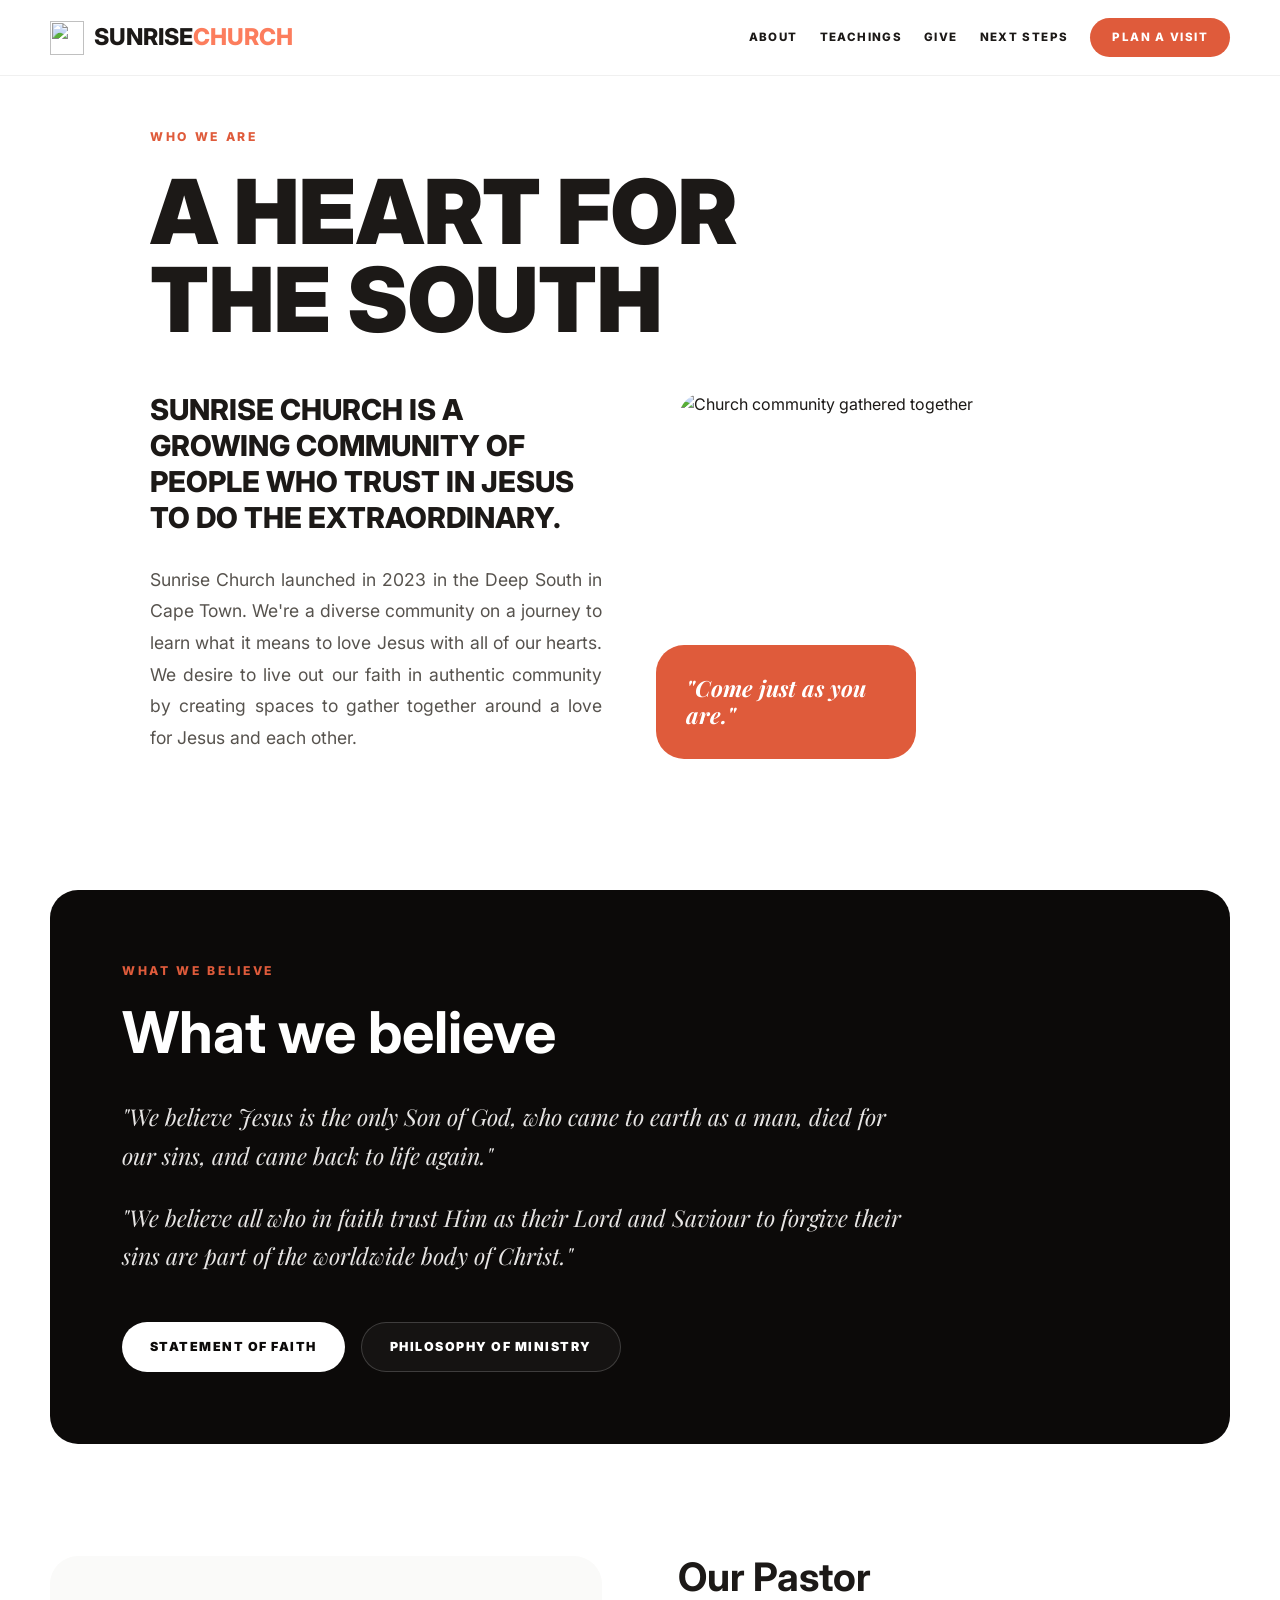
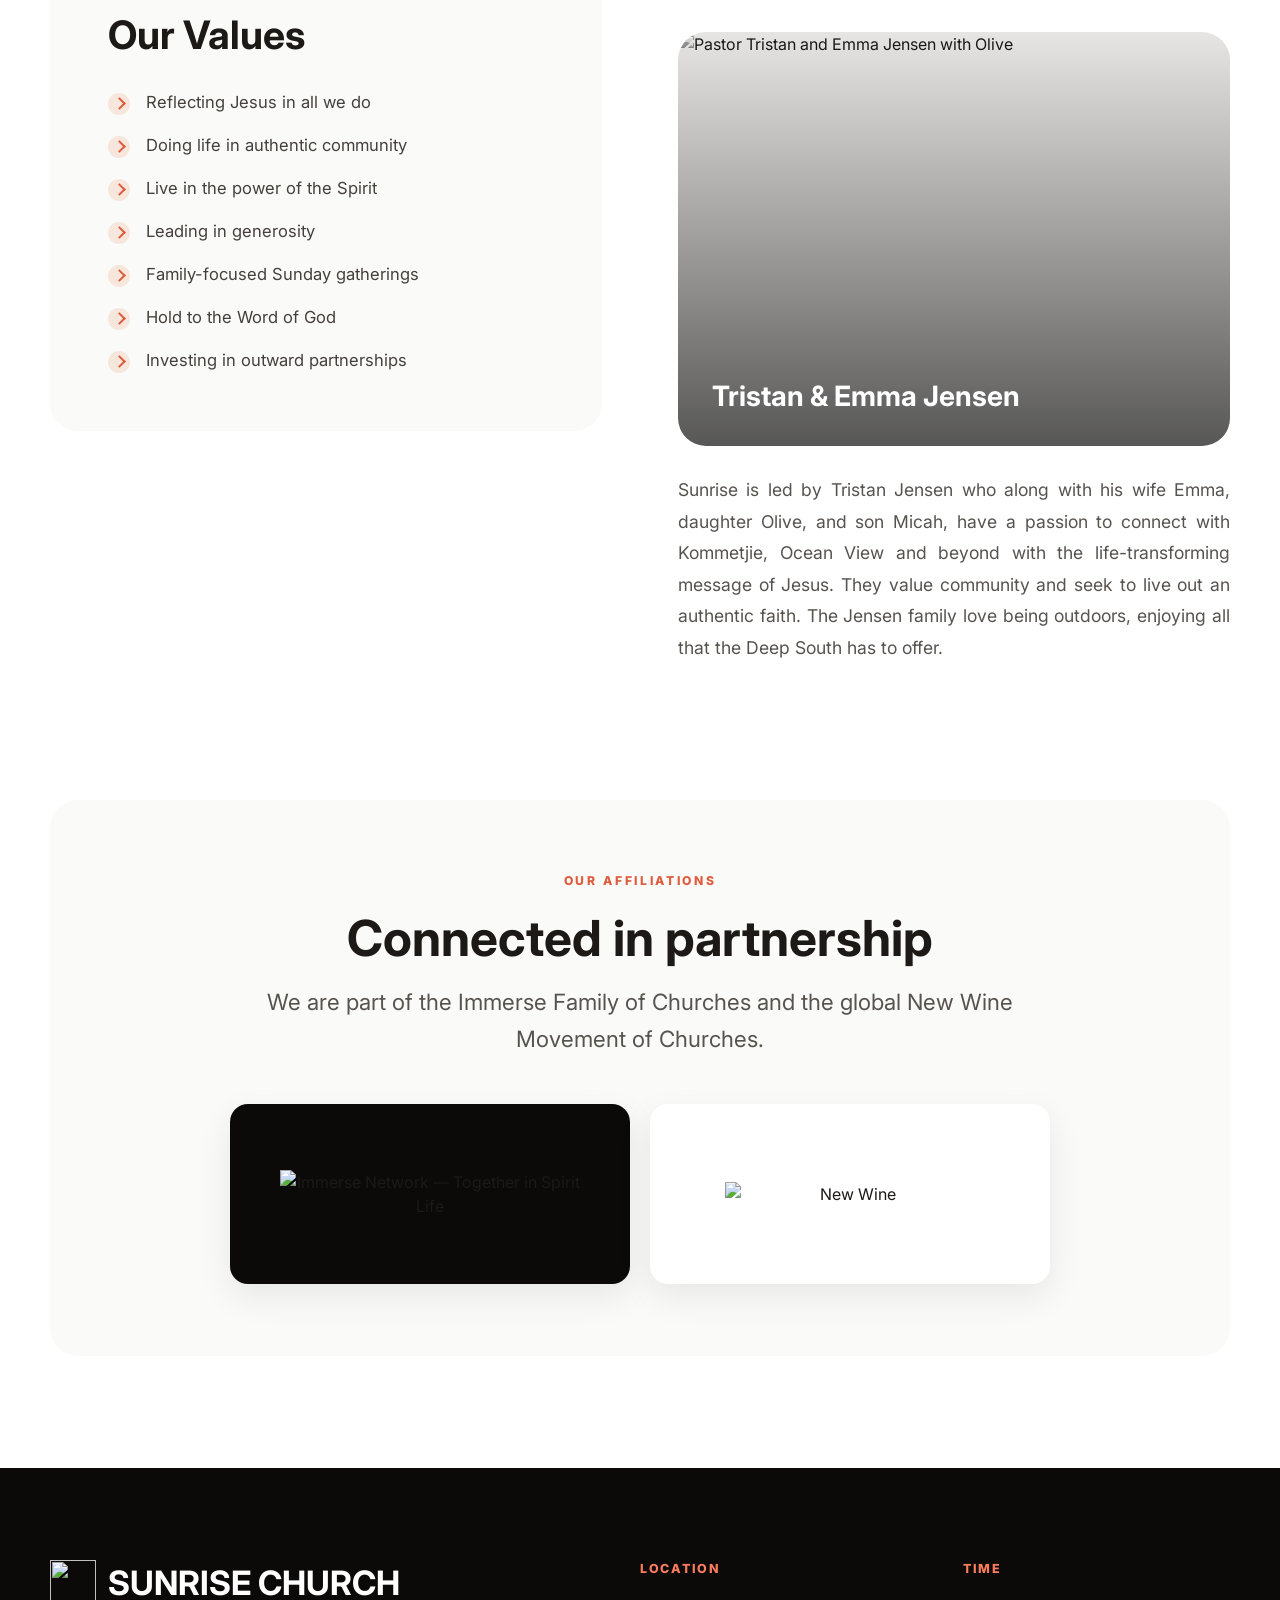
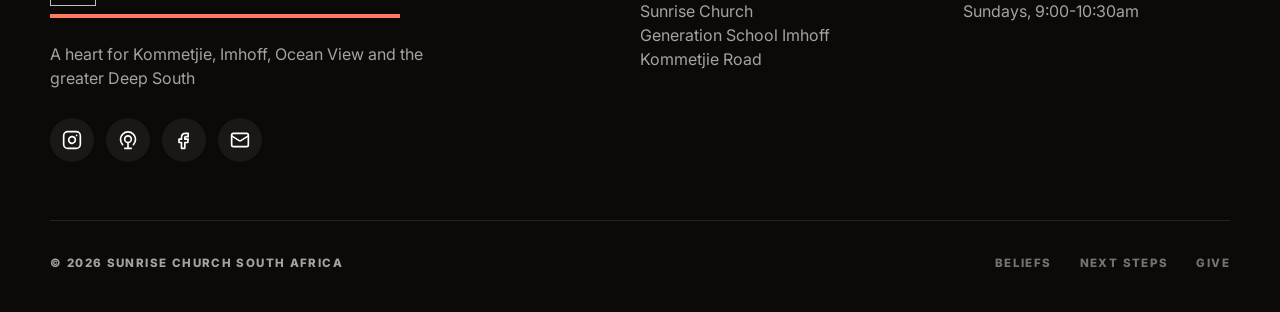
==== about/index.html @ 452d3303 "Change text to what we believe" ====
<!doctype html>
<html lang="en">
  <head>
    <meta charset="UTF-8">
    <meta name="viewport" content="width=device-width, initial-scale=1.0">
    <meta
      name="description"
      content="Learn about Sunrise Church, our beliefs, our values, and our heart for Cape Town's Deep South."
    >
    <title>About | Sunrise Church</title>
    <link rel="icon" href="../favicon.ico" sizes="any">
    <link rel="icon" href="../favicon.png" type="image/png">
    <link rel="apple-touch-icon" href="../apple-touch-icon.png">
    <link rel="stylesheet" href="../assets/css/styles.css">
    <script src="../assets/js/main.js" defer></script>
  </head>
  <body class="inner-page about-page">
    <header class="site-nav" data-site-nav>
      <div class="nav-inner">
        <a class="brand" href="../" aria-label="Sunrise Church home">
          <img class="brand-logo" src="../assets/images/logo-mark.png" width="34" height="34" alt="">
          <span class="brand-text">SUNRISE<span>CHURCH</span></span>
        </a>
        <nav class="desktop-nav" aria-label="Main navigation">
          <a href="../about/">About</a>
          <a href="../#teaching">Teachings</a>
          <a href="../give/">Give</a>
          <a href="../next-steps/">Next Steps</a>
          <a class="visit-pill" href="../visit/">Plan a Visit</a>
        </nav>
        <button class="menu-toggle" type="button" data-menu-toggle aria-controls="mobile-menu" aria-expanded="false" aria-label="Open menu">
          <svg viewBox="0 0 24 24" aria-hidden="true">
            <path d="M4 6h16"></path>
            <path d="M4 12h16"></path>
            <path d="M4 18h16"></path>
          </svg>
        </button>
      </div>
      <div class="mobile-menu" id="mobile-menu" data-mobile-menu hidden>
        <div class="mobile-menu-header">
          <a class="brand mobile-brand" href="../" aria-label="Sunrise Church home">
            <img class="brand-logo" src="../assets/images/logo-mark.png" width="34" height="34" alt="">
            <span class="brand-text">SUNRISE<span>CHURCH</span></span>
          </a>
          <button class="menu-close" type="button" data-menu-close aria-label="Close menu">
            <svg viewBox="0 0 24 24" aria-hidden="true">
              <path d="M18 6 6 18"></path>
              <path d="m6 6 12 12"></path>
            </svg>
          </button>
        </div>
        <nav class="mobile-nav" aria-label="Mobile navigation">
          <a href="../about/">About</a>
          <a href="../visit/">Plan a Visit</a>
          <a href="../#teaching">Teachings</a>
          <a href="../give/">Give</a>
          <a href="../next-steps/">Next Steps</a>
        </nav>
      </div>
    </header>

    <main class="page-shell">
      <section class="container about-intro">
        <span class="eyebrow">Who we are</span>
        <h1 class="page-title">A HEART FOR<br>THE SOUTH</h1>

        <div class="two-column intro-grid">
          <div>
            <p class="statement">
              Sunrise church is a growing community of people who trust in
              Jesus to do the extraordinary.
            </p>
            <p class="large-copy">
              Sunrise Church launched in 2023 in the Deep South in Cape Town.
              We're a diverse community on a journey to learn what it means to
              love Jesus with all of our hearts. We desire to live out our faith
              in authentic community by creating spaces to gather together
              around a love for Jesus and each other.
            </p>
          </div>
          <div class="quote-image">
            <img
              src="../assets/images/sermon.jpg"
              alt="Church community gathered together"
            >
            <div>"Come just as you are."</div>
          </div>
        </div>

      </section>

      <section class="container">
        <section class="beliefs-panel">
          <span class="eyebrow">what we believe</span>
          <h2>What we believe</h2>
          <div class="belief-copy">
            <p>
              "We believe Jesus is the only Son of God, who came to earth as a
              man, died for our sins, and came back to life again."
            </p>
            <p>
              "We believe all who in faith trust Him as their Lord and Saviour
              to forgive their sins are part of the worldwide body of Christ."
            </p>
          </div>
          <div class="button-row">
            <a
              class="btn btn-light"
              href="Sunrise-Statement_of_Faith.pdf"
              target="_blank"
              rel="noopener noreferrer"
            >
              Statement of Faith
            </a>
            <a
              class="btn btn-outline-light"
              href="Sunrise-Philosophy_of_Ministry.pdf"
              target="_blank"
              rel="noopener noreferrer"
            >
              Philosophy of Ministry
            </a>
          </div>
        </section>

        <section class="two-column values-pastor">
          <div class="values-card">
            <h2>Our Values</h2>
            <ul class="check-list">
              <li>Reflecting Jesus in all we do</li>
              <li>Doing life in authentic community</li>
              <li>Live in the power of the Spirit</li>
              <li>Leading in generosity</li>
              <li>Family-focused Sunday gatherings</li>
              <li>Hold to the Word of God</li>
              <li>Investing in outward partnerships</li>
            </ul>
          </div>

          <div>
            <h2 class="block-title">Our Pastor</h2>
            <div class="pastor-card">
              <img
                src="../assets/images/tristan-emma-olive.jpg"
                alt="Pastor Tristan and Emma Jensen with Olive"
              >
              <div>
                <strong>Tristan &amp; Emma Jensen</strong>
              </div>
            </div>
            <p class="large-copy">
              Sunrise is led by Tristan Jensen who along with his wife Emma,
              daughter Olive, and son Micah, have a passion to connect with
              Kommetjie, Ocean View and beyond with the life-transforming
              message of Jesus. They value community and seek to live out an
              authentic faith. The Jensen family love being outdoors, enjoying
              all that the Deep South has to offer.
            </p>
          </div>
        </section>

        <section class="affiliations-panel" aria-labelledby="affiliations-title">
          <span class="eyebrow">Our affiliations</span>
          <h2 id="affiliations-title">Connected in partnership</h2>
          <p>
            We are part of the Immerse Family of Churches and the global New
            Wine Movement of Churches.
          </p>
          <div class="affiliation-logos">
            <a
              class="affiliation-logo affiliation-logo-immerse"
              href="https://www.immersenetwork.org.za/"
              target="_blank"
              rel="noopener noreferrer"
              aria-label="Visit the Immerse Network website"
            >
              <img
                src="../assets/images/immerse-network-logo.png"
                alt="Immerse Network — Together in Spirit Life"
              >
            </a>
            <a
              class="affiliation-logo affiliation-logo-new-wine"
              href="https://new-wine.org/"
              target="_blank"
              rel="noopener noreferrer"
              aria-label="Visit the New Wine website"
            >
              <img
                src="../assets/images/new-wine-logo.svg"
                alt="New Wine"
              >
            </a>
          </div>
        </section>
      </section>
    </main>

    <footer class="site-footer">
      <div class="container footer-grid">
        <div class="footer-brand-block">
          <h2><img class="footer-logo" src="../assets/images/logo-mark.png" width="46" height="46" alt=""><span>SUNRISE CHURCH</span></h2>
          <p>
            A heart for Kommetjie, Imhoff, Ocean View and the greater Deep South
          </p>
          <div class="social-links">
            <a href="https://www.instagram.com/sunrisechurchcapetown" target="_blank" rel="noopener noreferrer" aria-label="Sunrise Church on Instagram">
              <svg viewBox="0 0 24 24" aria-hidden="true">
                <rect width="20" height="20" x="2" y="2" rx="5"></rect>
                <path d="M16 11.37A4 4 0 1 1 12.63 8 4 4 0 0 1 16 11.37Z"></path>
                <path d="M17.5 6.5h.01"></path>
              </svg>
            </a>
            <a href="https://spotify.link/eLP6AocpMDb" target="_blank" rel="noopener noreferrer" aria-label="Listen to Sunrise Church on Spotify">
              <svg viewBox="0 0 24 24" aria-hidden="true">
                <circle cx="12" cy="11" r="4"></circle>
                <path d="M12 15v7"></path>
                <path d="M8 22h8"></path>
                <path d="M18.5 17.5a9 9 0 1 0-13 0"></path>
              </svg>
            </a>
            <a href="https://www.facebook.com/profile.php?id=100088437964446" target="_blank" rel="noopener noreferrer" aria-label="Sunrise Church on Facebook">
              <svg viewBox="0 0 24 24" aria-hidden="true">
                <path d="M14 8h3V4h-3c-3.3 0-5 2-5 5v2H6v4h3v7h4v-7h3.5l.5-4h-4V9c0-.7.3-1 1-1Z"></path>
              </svg>
            </a>
            <a href="mailto:info@sunrisechurch.co.za" aria-label="Email Sunrise Church">
              <svg viewBox="0 0 24 24" aria-hidden="true">
                <rect width="20" height="16" x="2" y="4" rx="2"></rect>
                <path d="m22 7-8.97 5.7a1.94 1.94 0 0 1-2.06 0L2 7"></path>
              </svg>
            </a>
          </div>
        </div>
        <div>
          <h3>Location</h3>
          <p>
            <a class="footer-location-link" href="https://maps.app.goo.gl/TuEVfKt7bGEsn8uT9" target="_blank" rel="noopener noreferrer">
              Sunrise Church<br>Generation School Imhoff<br>Kommetjie Road
            </a>
          </p>
        </div>
        <div>
          <h3>Time</h3>
          <p>Sundays, 9:00-10:30am</p>
        </div>
      </div>
      <div class="container footer-bottom">
        <p>&copy; <span data-current-year>2026</span> Sunrise Church South Africa</p>
        <div>
          <a href="../about/">Beliefs</a>
          <a href="../next-steps/">Next Steps</a>
          <a href="../give/">Give</a>
        </div>
      </div>
    </footer>
  </body>
</html>
---- assets/css/styles.css ----
@import url("https://fonts.googleapis.com/css2?family=Inter:wght@300;400;500;600;700;800;900&family=Playfair+Display:ital,wght@0,400;0,700;0,900;1,400&display=swap");

:root {
  --font-sans: "Inter", ui-sans-serif, system-ui, sans-serif;
  --font-serif: "Playfair Display", Georgia, serif;
  --color-white: #ffffff;
  --color-black: #0c0a09;
  --color-stone-50: #fafaf9;
  --color-stone-100: #f5f5f4;
  --color-stone-200: #e7e5e4;
  --color-stone-400: #a8a29e;
  --color-stone-500: #78716c;
  --color-stone-600: #57534e;
  --color-stone-900: #1c1917;
  --color-stone-950: #0c0a09;
  --color-brand-orange: #fc7d5d;
  --color-orange: #df5b3b;
  --color-orange-dark: #bd4529;
  --container: 1180px;
  --radius-sm: 12px;
  --radius-md: 18px;
  --radius-lg: 28px;
  --shadow-soft: 0 18px 60px rgba(12, 10, 9, 0.08);
  --shadow-strong: 0 28px 80px rgba(12, 10, 9, 0.18);
}

* {
  box-sizing: border-box;
}

html {
  scroll-behavior: smooth;
}

body {
  margin: 0;
  color: var(--color-stone-900);
  background: var(--color-white);
  font-family: var(--font-sans);
  line-height: 1.5;
  text-rendering: optimizeLegibility;
}

body.menu-open {
  overflow: hidden;
}

body.muted-page {
  background: var(--color-stone-50);
}

img {
  display: block;
  max-width: 100%;
}

a {
  color: inherit;
  text-decoration: none;
}

button,
input,
select {
  font: inherit;
}

svg {
  width: 1.25rem;
  height: 1.25rem;
  fill: none;
  stroke: currentColor;
  stroke-width: 2;
  stroke-linecap: round;
  stroke-linejoin: round;
}

.container {
  width: min(100% - 32px, var(--container));
  margin: 0 auto;
}

.container.narrow {
  max-width: 880px;
}

.center-text {
  text-align: center;
}

.site-nav {
  position: fixed;
  inset: 0 0 auto;
  z-index: 50;
  color: var(--color-stone-900);
  padding: 18px 0;
  background: rgba(255, 255, 255, 0.94);
  box-shadow: 0 1px 0 rgba(12, 10, 9, 0.06);
  backdrop-filter: blur(14px);
  transition: background 240ms ease, box-shadow 240ms ease, padding 240ms ease, color 240ms ease;
}

body.home-page .site-nav {
  color: var(--color-white);
  padding: 28px 0;
  background: transparent;
  box-shadow: none;
  backdrop-filter: none;
}

body.home-page .site-nav.nav-scrolled,
body.home-page.menu-open .site-nav {
  color: var(--color-stone-900);
  padding: 18px 0;
  background: rgba(255, 255, 255, 0.94);
  box-shadow: 0 1px 0 rgba(12, 10, 9, 0.06);
  backdrop-filter: blur(14px);
}

.nav-inner {
  width: min(100% - 32px, var(--container));
  margin: 0 auto;
  display: flex;
  align-items: center;
  justify-content: space-between;
  gap: 24px;
}

.brand {
  display: inline-flex;
  align-items: center;
  gap: 10px;
  color: inherit;
  font-size: 1.45rem;
  font-weight: 800;
  line-height: 1;
  letter-spacing: 0;
}

.brand-logo {
  width: 34px;
  height: 34px;
  flex: 0 0 auto;
}

.brand-text span {
  color: var(--color-brand-orange);
}

.site-nav.nav-scrolled .brand-text span,
body.inner-page .brand-text span,
body.menu-open .brand-text span {
  color: var(--color-brand-orange);
}

.desktop-nav {
  display: flex;
  align-items: center;
  gap: 22px;
}

.desktop-nav a {
  font-size: 0.72rem;
  font-weight: 800;
  text-transform: uppercase;
  letter-spacing: 0.12em;
  transition: color 160ms ease, opacity 160ms ease, background 160ms ease;
}

.desktop-nav a:hover,
.desktop-nav a.is-active {
  color: var(--color-orange);
}

body.home-page .site-nav:not(.nav-scrolled) .desktop-nav a:hover,
body.home-page .site-nav:not(.nav-scrolled) .desktop-nav a.is-active {
  color: #fb923c;
}

.visit-pill {
  border-radius: 999px;
  padding: 11px 22px;
  background: var(--color-orange);
  color: var(--color-white) !important;
}

.visit-pill:hover {
  background: var(--color-orange-dark);
}

body.home-page .site-nav:not(.nav-scrolled) .visit-pill {
  color: var(--color-black) !important;
  background: var(--color-white);
}

body.home-page .site-nav:not(.nav-scrolled) .visit-pill:hover {
  color: var(--color-white) !important;
  background: #fb923c;
}

.menu-toggle,
.menu-close {
  display: none;
  border: 0;
  background: transparent;
  color: inherit;
  cursor: pointer;
  padding: 8px;
}

.menu-toggle svg,
.menu-close svg {
  width: 1.75rem;
  height: 1.75rem;
}

.mobile-menu {
  position: fixed;
  inset: 0;
  z-index: 70;
  height: 100vh;
  height: 100dvh;
  display: flex;
  flex-direction: column;
  overflow-y: auto;
  padding: 28px;
  color: var(--color-white);
  background: rgba(12, 10, 9, 0.94);
}

.mobile-menu::after {
  content: "";
  margin-top: auto;
  border-top: 1px solid var(--color-white);
}

.mobile-menu[hidden] {
  display: none;
}

.mobile-menu-header {
  display: flex;
  align-items: center;
  justify-content: space-between;
  margin-bottom: 54px;
}

.mobile-brand {
  color: var(--color-white);
}

.mobile-nav {
  display: grid;
  gap: 24px;
}

.mobile-nav a {
  color: var(--color-white);
  font-size: 2.8rem;
  font-weight: 300;
  line-height: 1;
  transition: color 160ms ease;
}

.mobile-nav a:hover,
.mobile-nav a.is-active {
  color: var(--color-orange);
}

.hero {
  position: relative;
  min-height: 100vh;
  display: grid;
  place-items: center;
  overflow: hidden;
  color: var(--color-white);
  isolation: isolate;
}

.hero-image,
.hero-overlay {
  position: absolute;
  inset: 0;
  width: 100%;
  height: 100%;
}

.hero-image {
  object-fit: cover;
  z-index: -3;
}

.hero-overlay {
  background: rgba(0, 0, 0, 0.5);
  z-index: -2;
}

.hero-content {
  width: min(100% - 32px, 980px);
  text-align: center;
  padding-top: 84px;
}

.hero h1 {
  margin: 0 0 28px;
  font-size: 4.2rem;
  font-weight: 900;
  line-height: 0.94;
  letter-spacing: 0;
}

.hero p {
  max-width: 680px;
  margin: 0 auto 42px;
  color: rgba(255, 255, 255, 0.9);
  font-size: 1.15rem;
  font-weight: 300;
}

.scroll-line {
  position: absolute;
  left: 50%;
  bottom: 34px;
  width: 1px;
  height: 82px;
  background: linear-gradient(180deg, transparent, rgba(255, 255, 255, 0.76), transparent);
}

.section {
  padding: 112px 0;
  background: var(--color-white);
}

.section-muted {
  background: var(--color-stone-50);
}

.two-column {
  display: grid;
  grid-template-columns: minmax(0, 1fr) minmax(0, 1fr);
  gap: 76px;
}

.align-center {
  align-items: center;
}

.eyebrow {
  display: block;
  margin-bottom: 22px;
  color: var(--color-orange);
  font-size: 0.76rem;
  font-weight: 800;
  letter-spacing: 0.22em;
  text-transform: uppercase;
}

.section-title {
  margin: 0 0 28px;
  font-size: 3.4rem;
  font-weight: 800;
  line-height: 1.08;
  letter-spacing: 0;
}

.lead {
  margin: 0 0 34px;
  color: var(--color-stone-600);
  font-size: 1.2rem;
  line-height: 1.75;
}

.lead.dark {
  color: var(--color-stone-400);
}

.text-link,
.card-link,
.small-link {
  display: inline-flex;
  align-items: center;
  gap: 10px;
  color: var(--color-stone-900);
  font-size: 0.82rem;
  font-weight: 800;
  letter-spacing: 0.12em;
  text-transform: uppercase;
}

.text-link svg {
  transition: transform 160ms ease;
}

.text-link:hover svg {
  transform: translateX(6px);
}

.card-link,
.small-link {
  color: var(--color-orange);
}

.image-mosaic {
  display: grid;
  grid-template-columns: repeat(2, minmax(0, 1fr));
  gap: 16px;
}

.mosaic-column {
  display: grid;
  gap: 16px;
}

.mosaic-column.offset {
  padding-top: 44px;
}

.image-mosaic img,
.quote-image img,
.media-card img,
.pastor-card img {
  width: 100%;
  height: 100%;
  object-fit: cover;
}

.image-mosaic img {
  min-height: 220px;
  border-radius: var(--radius-lg);
  filter: grayscale(1);
  transition: filter 300ms ease;
}

.image-mosaic img:hover {
  filter: grayscale(0);
}

.stat-card,
.accent-card {
  min-height: 224px;
  border-radius: var(--radius-lg);
  padding: 30px;
}

.stat-card {
  display: flex;
  flex-direction: column;
  justify-content: flex-end;
  background: var(--color-stone-50);
  border: 1px solid var(--color-stone-100);
}

.stat-card strong {
  font-size: 2rem;
  line-height: 1;
}

.stat-card span {
  margin-top: 8px;
  color: var(--color-stone-500);
  font-size: 0.76rem;
  font-weight: 800;
  letter-spacing: 0.12em;
  text-transform: uppercase;
}

.accent-card {
  display: flex;
  min-height: 286px;
  flex-direction: column;
  justify-content: space-between;
  color: var(--color-white);
  background: var(--color-orange);
}

.accent-card svg {
  width: 2rem;
  height: 2rem;
}

.accent-card p {
  margin: 0;
  font-size: 1.55rem;
  font-weight: 800;
  line-height: 1.18;
}

.section-heading-row {
  display: flex;
  align-items: flex-end;
  justify-content: space-between;
  gap: 28px;
  margin-bottom: 64px;
}

.section-heading-row .section-title {
  max-width: 680px;
  margin-bottom: 0;
}

.subtle-link {
  padding-bottom: 6px;
  border-bottom: 2px solid var(--color-stone-200);
  color: var(--color-stone-500);
  font-weight: 700;
  transition: color 160ms ease, border-color 160ms ease;
}

.subtle-link:hover {
  color: var(--color-stone-900);
  border-color: var(--color-stone-900);
}

.rhythms-link-mobile {
  display: none;
}

.card-grid {
  display: grid;
  gap: 28px;
}

.card-grid.three {
  grid-template-columns: repeat(3, minmax(0, 1fr));
}

.feature-card {
  overflow: hidden;
  border: 1px solid var(--color-stone-100);
  border-radius: var(--radius-lg);
  background: var(--color-white);
  box-shadow: 0 1px 0 rgba(12, 10, 9, 0.03);
  transition: transform 180ms ease, box-shadow 180ms ease;
}

.feature-card:hover {
  transform: translateY(-6px);
  box-shadow: var(--shadow-soft);
}

.feature-card-image {
  width: 100%;
  height: 210px;
  object-fit: cover;
  filter: grayscale(1);
  transition: filter 300ms ease;
}

.feature-card:hover .feature-card-image {
  filter: grayscale(0);
}

.feature-card-content {
  padding: 34px;
}

.feature-card h3 {
  margin: 0 0 14px;
  font-size: 1.8rem;
  line-height: 1.12;
}

.feature-card p {
  min-height: 84px;
  margin: 0 0 28px;
  color: var(--color-stone-500);
  line-height: 1.65;
}

.icon-badge,
.info-icon {
  display: grid;
  place-items: center;
  width: 58px;
  height: 58px;
  border-radius: var(--radius-md);
  color: var(--color-orange);
  background: var(--color-stone-50);
  transition: color 160ms ease, background 160ms ease;
}

.feature-card:hover .icon-badge {
  color: var(--color-white);
  background: var(--color-orange);
}

.teaching-section {
  color: var(--color-white);
  background: var(--color-stone-950);
}

.media-card {
  position: relative;
  aspect-ratio: 1;
  overflow: hidden;
  border-radius: var(--radius-lg);
  background: var(--color-stone-900);
}

.media-card.tilted {
  transform: rotate(2deg);
}

.media-card img {
  opacity: 0.62;
  transition: transform 600ms ease;
}

.media-card:hover img {
  transform: scale(1.04);
}

.play-button {
  position: absolute;
  left: 50%;
  top: 50%;
  display: grid;
  place-items: center;
  width: 88px;
  height: 88px;
  border-radius: 999px;
  color: var(--color-black);
  background: var(--color-white);
  transform: translate(-50%, -50%);
  transition: transform 160ms ease;
}

.play-button:hover {
  transform: translate(-50%, -50%) scale(1.08);
}

.play-button svg {
  width: 2rem;
  height: 2rem;
  fill: currentColor;
  stroke: currentColor;
}

.teaching-title {
  margin: 0 0 28px;
  font-size: 4.6rem;
  font-weight: 900;
  line-height: 0.98;
  letter-spacing: 0;
}

.podcast-links {
  display: flex;
  gap: 12px;
  margin-top: 30px;
}

.podcast-links a {
  display: grid;
  place-items: center;
  width: 46px;
  height: 46px;
  border: 1px solid rgba(255, 255, 255, 0.16);
  border-radius: 999px;
  color: var(--color-white);
  background: rgba(255, 255, 255, 0.06);
  transition: background 160ms ease, border-color 160ms ease, transform 160ms ease;
}

.podcast-links a:hover {
  border-color: rgba(255, 255, 255, 0.34);
  background: rgba(255, 255, 255, 0.14);
  transform: translateY(-2px);
}

.button-row {
  display: flex;
  flex-wrap: wrap;
  gap: 16px;
}

.button-row.center {
  justify-content: center;
}

.btn {
  display: inline-flex;
  align-items: center;
  justify-content: center;
  min-height: 50px;
  border: 0;
  border-radius: 999px;
  padding: 15px 28px;
  cursor: pointer;
  font-size: 0.78rem;
  font-weight: 900;
  letter-spacing: 0.12em;
  line-height: 1.1;
  text-align: center;
  text-transform: uppercase;
  transition: color 160ms ease, background 160ms ease, transform 160ms ease, border-color 160ms ease;
}

.btn:hover {
  transform: translateY(-2px);
}

.btn-primary {
  color: var(--color-white);
  background: var(--color-orange);
  box-shadow: var(--shadow-strong);
}

.btn-primary:hover {
  color: var(--color-black);
  background: var(--color-white);
}

.btn-ghost {
  color: var(--color-white);
  border: 1px solid rgba(255, 255, 255, 0.28);
  background: rgba(255, 255, 255, 0.12);
  backdrop-filter: blur(14px);
}

.btn-ghost:hover {
  background: rgba(255, 255, 255, 0.2);
}

.btn-light {
  color: var(--color-black);
  background: var(--color-white);
}

.btn-light:hover {
  color: var(--color-white);
  background: var(--color-orange);
}

.btn-outline-light {
  color: var(--color-white);
  border: 1px solid rgba(255, 255, 255, 0.18);
  background: rgba(255, 255, 255, 0.04);
}

.btn-outline-light:hover {
  background: rgba(255, 255, 255, 0.12);
}

.btn-dark {
  color: var(--color-white);
  background: var(--color-black);
}

.btn-dark:hover {
  background: var(--color-orange);
}

.btn-disabled,
.btn-disabled:hover {
  width: 100%;
  color: var(--color-stone-500);
  background: var(--color-stone-200);
  cursor: not-allowed;
  transform: none;
}

.light-disabled,
.light-disabled:hover {
  color: rgba(255, 255, 255, 0.82);
  background: rgba(255, 255, 255, 0.18);
}

.connect-panel {
  display: flex;
  align-items: center;
  justify-content: space-between;
  gap: 34px;
  padding: 64px;
  border: 1px solid var(--color-orange-dark);
  border-radius: var(--radius-lg);
  color: var(--color-white);
  background:
    radial-gradient(circle at 88% 20%, rgba(255, 255, 255, 0.18), transparent 28%),
    var(--color-orange);
  box-shadow: 0 24px 70px rgba(194, 65, 12, 0.24);
}

.connect-panel h2 {
  margin: 0 0 8px;
  font-size: 3.1rem;
  line-height: 1.05;
}

.connect-panel p {
  margin: 0;
  color: rgba(255, 255, 255, 0.88);
  font-size: 1.2rem;
}

.connect-panel .btn-dark:hover {
  color: var(--color-orange-dark);
  background: var(--color-white);
}

.site-footer {
  color: var(--color-white);
  background: var(--color-stone-950);
  padding: 92px 0 40px;
}

.footer-grid {
  display: grid;
  grid-template-columns: 2fr 1fr 1fr;
  gap: 56px;
  padding-bottom: 58px;
  border-bottom: 1px solid rgba(255, 255, 255, 0.1);
}

.footer-brand-block h2 {
  display: inline-flex;
  align-items: center;
  gap: 12px;
  margin: 0 0 24px;
  border-bottom: 4px solid var(--color-brand-orange);
  padding-bottom: 8px;
  font-size: 2.1rem;
  line-height: 1;
}

.footer-logo {
  width: 46px;
  height: 46px;
  flex: 0 0 auto;
}

.footer-brand-block p,
.site-footer p {
  margin: 0;
  color: var(--color-stone-400);
}

.footer-brand-block p {
  max-width: 420px;
  margin-bottom: 28px;
}

.site-footer h3 {
  margin: 0 0 20px;
  color: var(--color-brand-orange);
  font-size: 0.78rem;
  font-weight: 800;
  letter-spacing: 0.14em;
  text-transform: uppercase;
}

.footer-location-link {
  display: inline-block;
  color: inherit;
}

.footer-location-link:hover {
  color: var(--color-white);
}

.social-links {
  display: flex;
  gap: 12px;
}

.social-links a {
  display: grid;
  place-items: center;
  width: 44px;
  height: 44px;
  border-radius: 999px;
  background: rgba(255, 255, 255, 0.06);
  transition: background 160ms ease;
}

.social-links a:hover {
  background: var(--color-orange);
}

.footer-bottom {
  display: flex;
  align-items: center;
  justify-content: space-between;
  gap: 24px;
  padding-top: 34px;
  color: var(--color-stone-500);
  font-size: 0.72rem;
  font-weight: 800;
  letter-spacing: 0.12em;
  text-transform: uppercase;
}

.footer-bottom div {
  display: flex;
  gap: 28px;
}

.footer-bottom a {
  transition: color 160ms ease;
}

.footer-bottom a:hover {
  color: var(--color-white);
}

.page-shell {
  padding: 154px 0 112px;
}

.page-title {
  margin: 0 0 76px;
  font-size: 4.8rem;
  font-weight: 900;
  line-height: 0.98;
  letter-spacing: 0;
}

.page-title.single {
  margin-bottom: 32px;
}

.intro-grid {
  align-items: start;
  margin-bottom: 112px;
}

.statement {
  margin: 0 0 28px;
  color: var(--color-stone-900);
  font-size: 1.8rem;
  font-weight: 800;
  line-height: 1.25;
  text-transform: uppercase;
}

.large-copy {
  margin: 0 0 24px;
  color: var(--color-stone-600);
  font-size: 1.1rem;
  line-height: 1.8;
}

.about-page .large-copy {
  text-align: justify;
}

.quote-image {
  position: relative;
}

.quote-image img {
  aspect-ratio: 4 / 3;
  border-radius: var(--radius-lg);
}

.quote-image div {
  position: absolute;
  left: -22px;
  bottom: -28px;
  max-width: 260px;
  border-radius: var(--radius-lg);
  padding: 30px;
  color: var(--color-white);
  background: var(--color-orange);
  font-family: var(--font-serif);
  font-size: 1.4rem;
  font-style: italic;
  font-weight: 700;
  line-height: 1.2;
}

.beliefs-panel {
  margin-bottom: 112px;
  padding: 72px;
  border-radius: var(--radius-lg);
  color: var(--color-white);
  background: var(--color-stone-950);
}

.beliefs-panel h2 {
  margin: 0 0 36px;
  font-size: 3.6rem;
  line-height: 1.05;
}

.belief-copy {
  display: grid;
  gap: 24px;
  max-width: 800px;
  margin-bottom: 46px;
}

.belief-copy p {
  margin: 0;
  color: var(--color-stone-200);
  font-family: var(--font-serif);
  font-size: 1.45rem;
  font-style: italic;
  line-height: 1.65;
}

.values-pastor {
  align-items: start;
}

.values-card {
  padding: 58px;
  border-radius: var(--radius-lg);
  background: var(--color-stone-50);
}

.values-card h2,
.block-title {
  margin: 0 0 34px;
  font-size: 2.45rem;
  line-height: 1.08;
}

.check-list {
  display: grid;
  gap: 18px;
  margin: 0;
  padding: 0;
  list-style: none;
}

.check-list li {
  position: relative;
  padding-left: 38px;
  color: var(--color-stone-700, #44403c);
  font-size: 1.04rem;
}

.check-list li::before {
  content: "";
  position: absolute;
  left: 0;
  top: 3px;
  width: 22px;
  height: 22px;
  border-radius: 999px;
  background: rgba(234, 88, 12, 0.12);
}

.check-list li::after {
  content: "";
  position: absolute;
  left: 7px;
  top: 9px;
  width: 7px;
  height: 7px;
  border-right: 2px solid var(--color-orange);
  border-bottom: 2px solid var(--color-orange);
  transform: rotate(-45deg);
}

.pastor-card {
  position: relative;
  aspect-ratio: 4 / 3;
  overflow: hidden;
  margin-bottom: 28px;
  border-radius: var(--radius-lg);
  background: var(--color-stone-200);
}

.pastor-card img {
  filter: grayscale(1);
  transition: filter 300ms ease;
}

.pastor-card:hover img {
  filter: grayscale(0);
}

.pastor-card::after {
  content: "";
  position: absolute;
  inset: 0;
  background: linear-gradient(180deg, transparent, rgba(0, 0, 0, 0.62));
}

.pastor-card div {
  position: absolute;
  inset: auto 0 0;
  z-index: 1;
  padding: 34px;
  color: var(--color-white);
}

.pastor-card strong,
.pastor-card span {
  display: block;
}

.pastor-card strong {
  font-size: 1.75rem;
  line-height: 1.15;
}

.pastor-card span {
  margin-top: 8px;
  color: rgba(255, 255, 255, 0.74);
  font-size: 0.72rem;
  font-weight: 800;
  letter-spacing: 0.12em;
  text-transform: uppercase;
}

.affiliations-panel {
  margin-top: 112px;
  padding: 72px;
  border-radius: var(--radius-lg);
  text-align: center;
  background: var(--color-stone-50);
}

.affiliations-panel h2 {
  margin: 0 0 20px;
  font-size: 3.1rem;
  line-height: 1.05;
}

.affiliations-panel > p {
  max-width: 760px;
  margin: 0 auto;
  color: var(--color-stone-600);
  font-size: 1.4rem;
  line-height: 1.65;
}

.affiliation-logos {
  display: grid;
  grid-template-columns: repeat(2, minmax(0, 1fr));
  gap: 20px;
  max-width: 820px;
  margin: 46px auto 0;
}

.affiliation-logo {
  display: grid;
  min-height: 180px;
  place-items: center;
  border-radius: var(--radius-md);
  padding: 38px;
  box-shadow: 0 12px 34px rgba(12, 10, 9, 0.08);
  transition: transform 160ms ease, box-shadow 160ms ease;
}

.affiliation-logo:hover {
  transform: translateY(-3px);
  box-shadow: 0 18px 42px rgba(12, 10, 9, 0.14);
}

.affiliation-logo-immerse {
  background: var(--color-stone-950);
}

.affiliation-logo-immerse img {
  width: min(100%, 300px);
}

.affiliation-logo-new-wine {
  background: var(--color-white);
}

.affiliation-logo-new-wine img {
  width: min(100%, 250px);
}

.visit-grid {
  align-items: start;
}

.visit-page-shell {
  padding-bottom: 0;
}

.visit-hero {
  position: relative;
  min-height: 100vh;
  display: grid;
  align-items: stretch;
  overflow: hidden;
  color: var(--color-white);
  isolation: isolate;
}

.visit-hero-image,
.visit-hero-overlay {
  position: absolute;
  inset: 0;
  width: 100%;
  height: 100%;
}

.visit-hero-image {
  z-index: 0;
  object-fit: cover;
}

.visit-hero-overlay {
  z-index: 1;
  background:
    linear-gradient(90deg, rgba(12, 10, 9, 0.48), rgba(12, 10, 9, 0.14) 54%, rgba(12, 10, 9, 0.34)),
    linear-gradient(180deg, rgba(12, 10, 9, 0.18), rgba(12, 10, 9, 0.06) 42%, rgba(12, 10, 9, 0.42));
}

.visit-hero-content {
  position: relative;
  z-index: 2;
  width: min(100% - 32px, var(--container));
  min-height: 100vh;
  text-align: left;
  display: grid;
  grid-template-columns: minmax(0, 0.95fr) minmax(360px, 0.72fr);
  gap: 64px;
  align-items: stretch;
  padding-top: 128px;
  padding-bottom: 82px;
}

.visit-copy {
  align-self: start;
  padding-top: clamp(42px, 8vh, 96px);
}

.visit-copy .page-title {
  margin-bottom: 0;
  color: var(--color-white);
  font-size: clamp(4.2rem, 7.4vw, 7rem);
  text-align: left;
}

.visit-copy .visit-intro {
  max-width: 640px;
  margin: 0;
  color: rgba(255, 255, 255, 0.88);
  text-align: left;
}

.visit-details-card {
  align-self: start;
  margin-top: clamp(42px, 8vh, 96px);
  padding: 38px;
  border: 1px solid rgba(255, 255, 255, 0.12);
  border-radius: var(--radius-lg);
  background: var(--color-stone-950);
  box-shadow: 0 24px 70px rgba(12, 10, 9, 0.2);
}

.visit-details-card .info-row {
  gap: 18px;
}

.visit-details-card .info-row h2 {
  color: var(--color-white);
}

.visit-details-card .info-row p {
  color: rgba(255, 255, 255, 0.86);
}

.first-sundays-page-shell {
  padding-bottom: 96px;
}

.first-sundays-hero,
.midweek-hero {
  display: grid;
  grid-template-columns: minmax(0, 0.9fr) minmax(0, 1.1fr);
  gap: 72px;
  align-items: start;
}

.first-sundays-hero .page-title,
.midweek-hero .page-title {
  margin-bottom: 28px;
  font-size: clamp(3.2rem, 5.8vw, 5.6rem);
}

.first-sundays-intro,
.midweek-intro {
  padding: 46px;
  border: 1px solid var(--color-stone-100);
  border-radius: var(--radius-lg);
  background: var(--color-white);
  box-shadow: var(--shadow-soft);
}

.first-sundays-intro .large-copy:last-child,
.midweek-intro .large-copy:last-child {
  margin-bottom: 0;
}

.first-sundays-section,
.midweek-section {
  margin-top: 96px;
}

.first-sundays-details {
  display: grid;
  grid-template-columns: minmax(0, 0.85fr) minmax(0, 1.15fr);
  gap: 64px;
  align-items: start;
  padding: 64px;
  border-radius: var(--radius-lg);
  color: var(--color-white);
  background: var(--color-stone-950);
}

.first-sundays-details .section-title {
  margin-bottom: 0;
}

.details-list {
  display: grid;
  gap: 28px;
}

.details-list article {
  padding-bottom: 28px;
  border-bottom: 1px solid rgba(255, 255, 255, 0.12);
}

.details-list article:last-child {
  padding-bottom: 0;
  border-bottom: 0;
}

.details-list span {
  display: block;
  margin-bottom: 8px;
  color: var(--color-orange);
  font-size: 0.76rem;
  font-weight: 800;
  letter-spacing: 0.14em;
  text-transform: uppercase;
}

.details-list p {
  margin: 0;
  color: var(--color-stone-200);
  font-size: 1.08rem;
  line-height: 1.65;
}

.midweek-page-shell {
  padding-bottom: 96px;
}

.midweek-gatherings {
  display: grid;
  grid-template-columns: minmax(0, 0.85fr) minmax(0, 1.15fr);
  gap: 64px;
  align-items: start;
  padding: 64px;
  border-radius: var(--radius-lg);
  color: var(--color-white);
  background: var(--color-stone-950);
}

.midweek-gatherings .section-title {
  margin-bottom: 18px;
}

.midweek-gatherings > div:first-child p {
  margin: 0;
  color: var(--color-stone-200);
  font-size: 1.08rem;
  line-height: 1.7;
}

.midweek-list {
  display: grid;
  gap: 28px;
}

.midweek-list article {
  padding-bottom: 28px;
  border-bottom: 1px solid rgba(255, 255, 255, 0.12);
}

.midweek-list article:last-child {
  padding-bottom: 0;
  border-bottom: 0;
}

.midweek-list span {
  display: block;
  margin-bottom: 8px;
  color: var(--color-orange);
  font-size: 0.76rem;
  font-weight: 800;
  letter-spacing: 0.14em;
  text-transform: uppercase;
}

.midweek-list p {
  margin: 0;
  color: var(--color-stone-200);
  font-size: 1.08rem;
  line-height: 1.65;
}

.visit-intro {
  max-width: 620px;
  margin: -42px 0 46px;
  color: var(--color-stone-600);
  font-size: 1.18rem;
  line-height: 1.75;
}

.info-stack {
  display: grid;
  gap: 36px;
}

.info-row {
  display: grid;
  grid-template-columns: auto 1fr;
  gap: 22px;
  align-items: start;
}

.info-row h2 {
  margin: 0 0 8px;
  font-size: 1.24rem;
}

.info-row p {
  margin: 0 0 14px;
  color: var(--color-stone-500);
}

.info-icon {
  background: var(--color-white);
  box-shadow: 0 10px 30px rgba(12, 10, 9, 0.06);
}

.form-card {
  padding: 48px;
  border: 1px solid var(--color-stone-100);
  border-radius: var(--radius-lg);
  background: var(--color-white);
  box-shadow: var(--shadow-soft);
}

.form-card h2 {
  margin: 0 0 14px;
  font-size: 2rem;
}

.form-card p {
  margin: 0 0 28px;
  color: var(--color-stone-500);
}

.form-card p a {
  color: var(--color-orange);
  font-weight: 700;
}

form {
  display: grid;
  gap: 18px;
}

.form-grid {
  display: grid;
  grid-template-columns: repeat(2, minmax(0, 1fr));
  gap: 14px;
}

label {
  display: grid;
  gap: 8px;
  text-align: left;
}

label span {
  color: var(--color-stone-600);
  font-size: 0.76rem;
  font-weight: 800;
  letter-spacing: 0.1em;
  text-transform: uppercase;
}

input,
select {
  width: 100%;
  min-height: 52px;
  border: 1px solid var(--color-stone-100);
  border-radius: var(--radius-sm);
  padding: 0 16px;
  color: var(--color-stone-900);
  background: var(--color-stone-50);
}

input:focus,
select:focus {
  outline: 2px solid var(--color-orange);
  outline-offset: 2px;
}

.visit-expect {
  padding: 108px 0 112px;
}

.section-heading-row.compact {
  margin-bottom: 42px;
}

.expect-grid {
  display: grid;
  grid-template-columns: repeat(3, minmax(0, 1fr));
  gap: 22px;
}

.expect-card,
.next-step-card {
  border: 1px solid var(--color-stone-100);
  border-radius: var(--radius-lg);
  background: var(--color-white);
  box-shadow: 0 1px 0 rgba(12, 10, 9, 0.03);
}

.expect-card {
  padding: 34px;
}

.expect-card h3,
.next-step-card h2 {
  margin: 22px 0 12px;
  font-size: 1.5rem;
  line-height: 1.12;
}

.expect-card p,
.next-step-card p {
  margin: 0;
  color: var(--color-stone-500);
  line-height: 1.68;
}

.next-hero {
  display: grid;
  grid-template-columns: minmax(0, 0.85fr) minmax(420px, 1.15fr);
  gap: 48px;
  align-items: center;
  margin-top: -18px;
  margin-bottom: 56px;
}

.next-hero .page-title {
  margin-bottom: 18px;
  font-size: clamp(3.6rem, 6.2vw, 5.7rem);
  line-height: 0.98;
}

.next-hero .statement {
  max-width: 480px;
  margin-bottom: 0;
  color: var(--color-stone-500);
  font-size: 1.08rem;
  font-weight: 500;
  line-height: 1.72;
  text-transform: none;
}

.next-hero-image,
.next-step-card img {
  display: block;
  width: 100%;
  object-fit: cover;
}

.next-hero-image {
  min-height: 280px;
  border-radius: var(--radius-lg);
  box-shadow: var(--shadow-soft);
}

.next-primary {
  margin-bottom: 96px;
}

.next-primary-grid {
  display: grid;
  grid-template-columns: repeat(2, minmax(0, 1fr));
  gap: 24px;
}

.next-step-card {
  display: flex;
  flex-direction: column;
  align-items: flex-start;
  overflow: hidden;
}

.next-step-card .card-link,
.next-step-card .btn {
  margin-top: 26px;
}

.next-step-card-primary img {
  aspect-ratio: 1.18;
}

.next-step-card-primary > div {
  display: flex;
  min-height: 292px;
  flex-direction: column;
  align-items: flex-start;
  padding: 36px;
}

.next-step-card-primary h2 {
  margin: 16px 0 14px;
  font-size: 2.4rem;
  line-height: 1.03;
}

.next-step-card-primary p {
  font-size: 1.06rem;
}

.step-kicker {
  color: var(--color-orange);
  font-size: 0.76rem;
  font-weight: 900;
  letter-spacing: 0.16em;
  text-transform: uppercase;
}

.next-secondary {
  margin-bottom: 112px;
}

.next-secondary .section-title {
  max-width: 760px;
  font-size: clamp(2.3rem, 5vw, 4.2rem);
}

.next-secondary-grid {
  display: grid;
  grid-template-columns: repeat(2, minmax(0, 1fr));
  gap: 20px;
}

.next-step-card-secondary {
  display: grid;
  grid-template-columns: 168px minmax(0, 1fr);
  min-height: 236px;
}

.next-step-card-secondary img {
  height: 100%;
}

.next-step-card-secondary > div {
  display: flex;
  flex-direction: column;
  align-items: flex-start;
  padding: 28px;
}

.next-step-card-secondary h2 {
  margin: 0 0 12px;
  font-size: 1.55rem;
}

.next-step-card-secondary p {
  font-size: 0.96rem;
  line-height: 1.58;
}

.giving-intro {
  display: grid;
  grid-template-columns: minmax(0, 0.9fr) minmax(420px, 1.1fr);
  align-items: center;
  gap: 72px;
  margin-bottom: 88px;
  text-align: left;
}

.giving-intro img {
  width: 100%;
  aspect-ratio: 4 / 3;
  border-radius: var(--radius-lg);
  object-fit: cover;
  object-position: center;
  filter: grayscale(1);
  box-shadow: var(--shadow-soft);
  transition: filter 300ms ease;
}

.giving-intro img:hover {
  filter: grayscale(0);
}

.giving-intro div {
  padding-left: 24px;
  border-left: 4px solid var(--color-orange);
}

.giving-intro h2 {
  margin: 0 0 24px;
  font-size: 2.8rem;
  line-height: 1.05;
}

.giving-intro p {
  margin: 0;
  color: var(--color-stone-600);
  font-size: 1.02rem;
  line-height: 1.8;
  text-align: justify;
}

.giving-grid {
  display: grid;
  grid-template-columns: repeat(2, minmax(0, 1fr));
  gap: 28px;
  max-width: 880px;
  margin: 0 auto;
  text-align: left;
}

.giving-card {
  display: flex;
  flex-direction: column;
  justify-content: space-between;
  min-height: 376px;
  border-radius: var(--radius-lg);
  padding: 44px;
}

.giving-card h2 {
  margin: 0 0 14px;
  font-size: 1.65rem;
}

.giving-card p {
  margin: 0 0 28px;
  color: var(--color-stone-500);
}

.giving-card.eft {
  border: 1px solid var(--color-stone-100);
  background: var(--color-stone-50);
}

.bank-details {
  display: grid;
  gap: 12px;
  border: 1px solid var(--color-stone-200);
  border-radius: var(--radius-md);
  padding: 22px;
  background: var(--color-white);
  font-family: ui-monospace, SFMono-Regular, Menlo, Monaco, Consolas, "Liberation Mono", monospace;
  font-size: 0.9rem;
}

.bank-details p {
  margin: 0;
  color: var(--color-stone-900);
}

.bank-details span {
  color: var(--color-stone-500);
}

.giving-card.online {
  color: var(--color-white);
  background: var(--color-orange);
}

.giving-card.online p {
  color: rgba(255, 255, 255, 0.88);
}

.payfast-form label span {
  color: rgba(255, 255, 255, 0.9);
}

.payfast-form input[type="number"] {
  border-color: rgba(255, 255, 255, 0.4);
  background: var(--color-white);
}

.payfast-form .btn {
  width: 100%;
}

.payfast-form .btn:hover {
  color: var(--color-white);
  background: var(--color-black);
}

.small-note {
  margin: 0;
  color: var(--color-stone-400);
  font-family: var(--font-serif);
  font-style: italic;
}

@media (min-width: 900px) {
  .hero h1 {
    font-size: 8rem;
  }

  .hero p {
    font-size: 1.35rem;
  }

  .section-title {
    font-size: 4.6rem;
  }

  .page-title {
    font-size: 6.6rem;
  }
}

@media (min-width: 921px) {
  .about-page .about-intro {
    max-width: 980px;
  }

  .about-page .page-shell {
    padding-top: 128px;
  }

  .about-page .page-title {
    margin-bottom: 48px;
    font-size: 5.6rem;
  }
}

@media (min-width: 1180px) {
  .hero h1 {
    font-size: 9.4rem;
  }

}

@media (max-width: 920px) {
  .desktop-nav {
    display: none;
  }

  .menu-toggle,
  .menu-close {
    display: inline-grid;
    place-items: center;
  }

  .two-column,
  .card-grid.three,
  .giving-grid,
  .giving-intro,
  .expect-grid,
  .first-sundays-hero,
  .first-sundays-details,
  .midweek-hero,
  .midweek-gatherings,
  .next-hero,
  .next-primary-grid,
  .next-secondary-grid {
    grid-template-columns: 1fr;
  }

  .giving-intro img {
    grid-row: 1;
  }

  .giving-intro {
    gap: 40px;
    margin-bottom: 64px;
  }

  .next-step-card-primary > div {
    min-height: 0;
  }

  .next-step-card-secondary {
    grid-template-columns: 220px minmax(0, 1fr);
  }

  .section,
  .page-shell {
    padding-top: 92px;
    padding-bottom: 92px;
  }

  .page-shell {
    padding-top: 136px;
  }

  .section-heading-row,
  .connect-panel,
  .footer-bottom {
    align-items: flex-start;
    flex-direction: column;
  }

  .footer-grid {
    grid-template-columns: 1fr;
  }

  .feature-card p {
    min-height: 0;
  }

  .visit-expect {
    padding: 92px 0;
  }

  .visit-hero {
    min-height: 0;
  }

  .visit-hero-content {
    min-height: 0;
    grid-template-columns: 1fr;
    gap: 40px;
    padding-top: 144px;
    padding-bottom: 72px;
  }

  .visit-copy {
    padding-top: 0;
  }

  .visit-details-card {
    margin-top: 0;
  }

  .first-sundays-section,
  .midweek-section {
    margin-top: 76px;
  }
}

@media (max-width: 640px) {
  .container {
    width: min(100% - 24px, var(--container));
  }

  .nav-inner {
    width: min(100% - 24px, var(--container));
  }

  body.home-page .site-nav,
  .site-nav {
    padding: 14px 0;
  }

  .brand {
    font-size: 1.2rem;
  }

  .brand-logo {
    width: 30px;
    height: 30px;
  }

  .footer-brand-block h2 {
    gap: 10px;
    font-size: 1.65rem;
  }

  .footer-logo {
    width: 38px;
    height: 38px;
  }

  .mobile-menu {
    padding: 20px;
  }

  .mobile-nav a {
    font-size: 2.35rem;
  }

  .hero-content {
    width: min(100% - 24px, 980px);
  }

  .hero h1 {
    font-size: 3.65rem;
  }

  .hero p {
    font-size: 1rem;
  }

  .button-row,
  .button-row.center {
    flex-direction: column;
  }

  .btn {
    width: 100%;
  }

  .section-title,
  .teaching-title {
    font-size: 2.8rem;
  }

  .page-title {
    margin-bottom: 48px;
    font-size: 3.45rem;
  }

  .giving-intro h2 {
    font-size: 2.3rem;
  }

  .visit-intro {
    margin-top: -24px;
    font-size: 1.05rem;
  }

  .visit-copy .visit-intro {
    margin-top: 0;
  }

  .two-column,
  .intro-grid,
  .values-pastor,
  .visit-grid {
    gap: 52px;
  }

  .image-mosaic,
  .form-grid {
    grid-template-columns: 1fr;
  }

  .mosaic-column.offset {
    padding-top: 0;
  }

  .feature-card,
  .expect-card,
  .beliefs-panel,
  .values-card,
  .form-card,
  .giving-card,
  .first-sundays-intro,
  .first-sundays-details,
  .midweek-intro,
  .midweek-gatherings,
  .connect-panel {
    padding: 28px;
  }

  .giving-intro div {
    padding-left: 24px;
  }

  .about-page .large-copy,
  .giving-intro p {
    text-align: left;
  }

  .first-sundays-hero,
  .midweek-hero {
    gap: 24px;
  }

  .first-sundays-hero .page-title,
  .midweek-hero .page-title {
    font-size: 3rem;
  }

  .next-hero {
    gap: 28px;
    margin-top: -10px;
    margin-bottom: 48px;
  }

  .next-hero .page-title {
    font-size: 3.1rem;
  }

  .next-hero-image {
    min-height: 200px;
  }

  .next-primary,
  .next-secondary {
    margin-bottom: 76px;
  }

  .next-step-card-primary > div,
  .next-step-card-secondary > div {
    padding: 28px;
  }

  .next-step-card-primary h2 {
    font-size: 2.4rem;
  }

  .next-step-card-secondary {
    grid-template-columns: 1fr;
  }

  .next-step-card-secondary img {
    aspect-ratio: 1.6;
    height: auto;
  }

  .visit-hero-content {
    gap: 32px;
    padding-top: 124px;
    padding-bottom: 56px;
  }

  .visit-details-card {
    padding: 28px;
  }

  .beliefs-panel h2,
  .connect-panel h2 {
    font-size: 2.4rem;
  }

  .affiliations-panel {
    margin-top: 76px;
    padding: 40px 24px;
  }

  .affiliations-panel h2 {
    font-size: 2.4rem;
  }

  .affiliations-panel > p {
    font-size: 1.18rem;
  }

  .affiliation-logos {
    grid-template-columns: 1fr;
  }

  .affiliation-logo {
    min-height: 150px;
    padding: 30px;
  }

  .belief-copy p {
    font-size: 1.18rem;
  }

  .quote-image div {
    position: static;
    max-width: none;
    margin-top: 12px;
  }

  .info-row {
    grid-template-columns: 1fr;
  }

  .footer-bottom div {
    flex-wrap: wrap;
    gap: 18px;
  }

  .home-page .section {
    padding-top: 64px;
    padding-bottom: 64px;
  }

  .home-page .two-column {
    gap: 36px;
  }

  .home-page .image-mosaic {
    grid-template-columns: repeat(2, minmax(0, 1fr));
    gap: 10px;
  }

  .home-page .mosaic-column {
    gap: 10px;
  }

  .home-page .image-mosaic img,
  .home-page .stat-card,
  .home-page .accent-card {
    height: 150px;
    min-height: 150px;
    border-radius: var(--radius-md);
  }

  .home-page .stat-card,
  .home-page .accent-card {
    padding: 18px;
  }

  .home-page .stat-card strong {
    font-size: 1.55rem;
  }

  .home-page .stat-card span {
    font-size: 0.65rem;
  }

  .home-page .accent-card svg {
    width: 1.5rem;
    height: 1.5rem;
  }

  .home-page .accent-card p {
    font-size: 1.05rem;
  }

  .home-page .section-heading-row {
    gap: 0;
    margin-bottom: 32px;
  }

  .home-page .card-grid {
    gap: 14px;
  }

  .home-page .feature-card {
    padding: 0;
  }

  .home-page .feature-card-image {
    height: 190px;
  }

  .home-page .feature-card-content {
    padding: 22px;
  }

  .home-page .feature-card h3 {
    margin-bottom: 8px;
    font-size: 1.4rem;
  }

  .home-page .feature-card p {
    margin-bottom: 18px;
    font-size: 0.94rem;
    line-height: 1.5;
  }

  .home-page .feature-card p:last-child {
    margin-bottom: 0;
  }

  .home-page .rhythms-link-desktop {
    display: none;
  }

  .home-page .rhythms-link-mobile {
    display: inline-block;
    margin-top: 28px;
  }

  .home-page .teaching-section .media-card {
    aspect-ratio: 16 / 9;
  }

  .home-page .teaching-section .media-card.tilted {
    transform: none;
  }

  .home-page .teaching-section .play-button {
    width: 64px;
    height: 64px;
  }

  .home-page .teaching-section .play-button svg {
    width: 1.5rem;
    height: 1.5rem;
  }
}
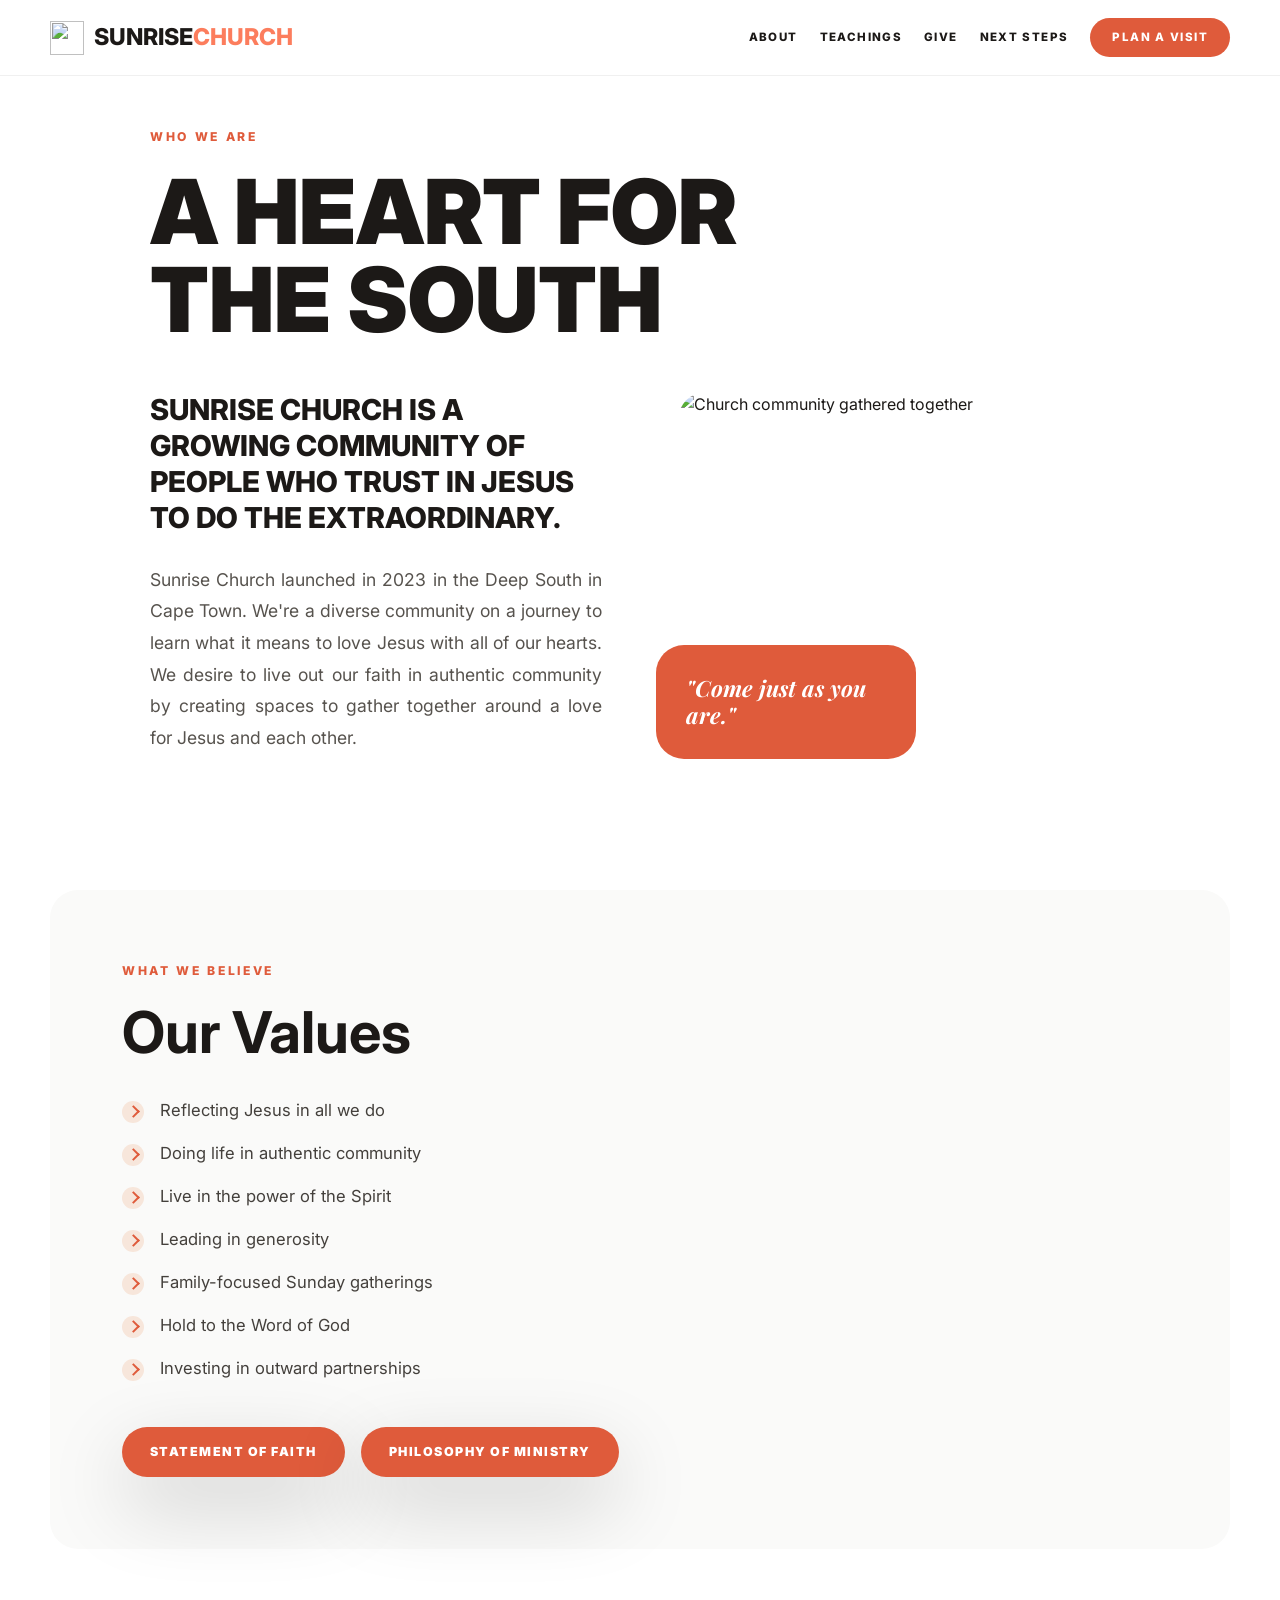
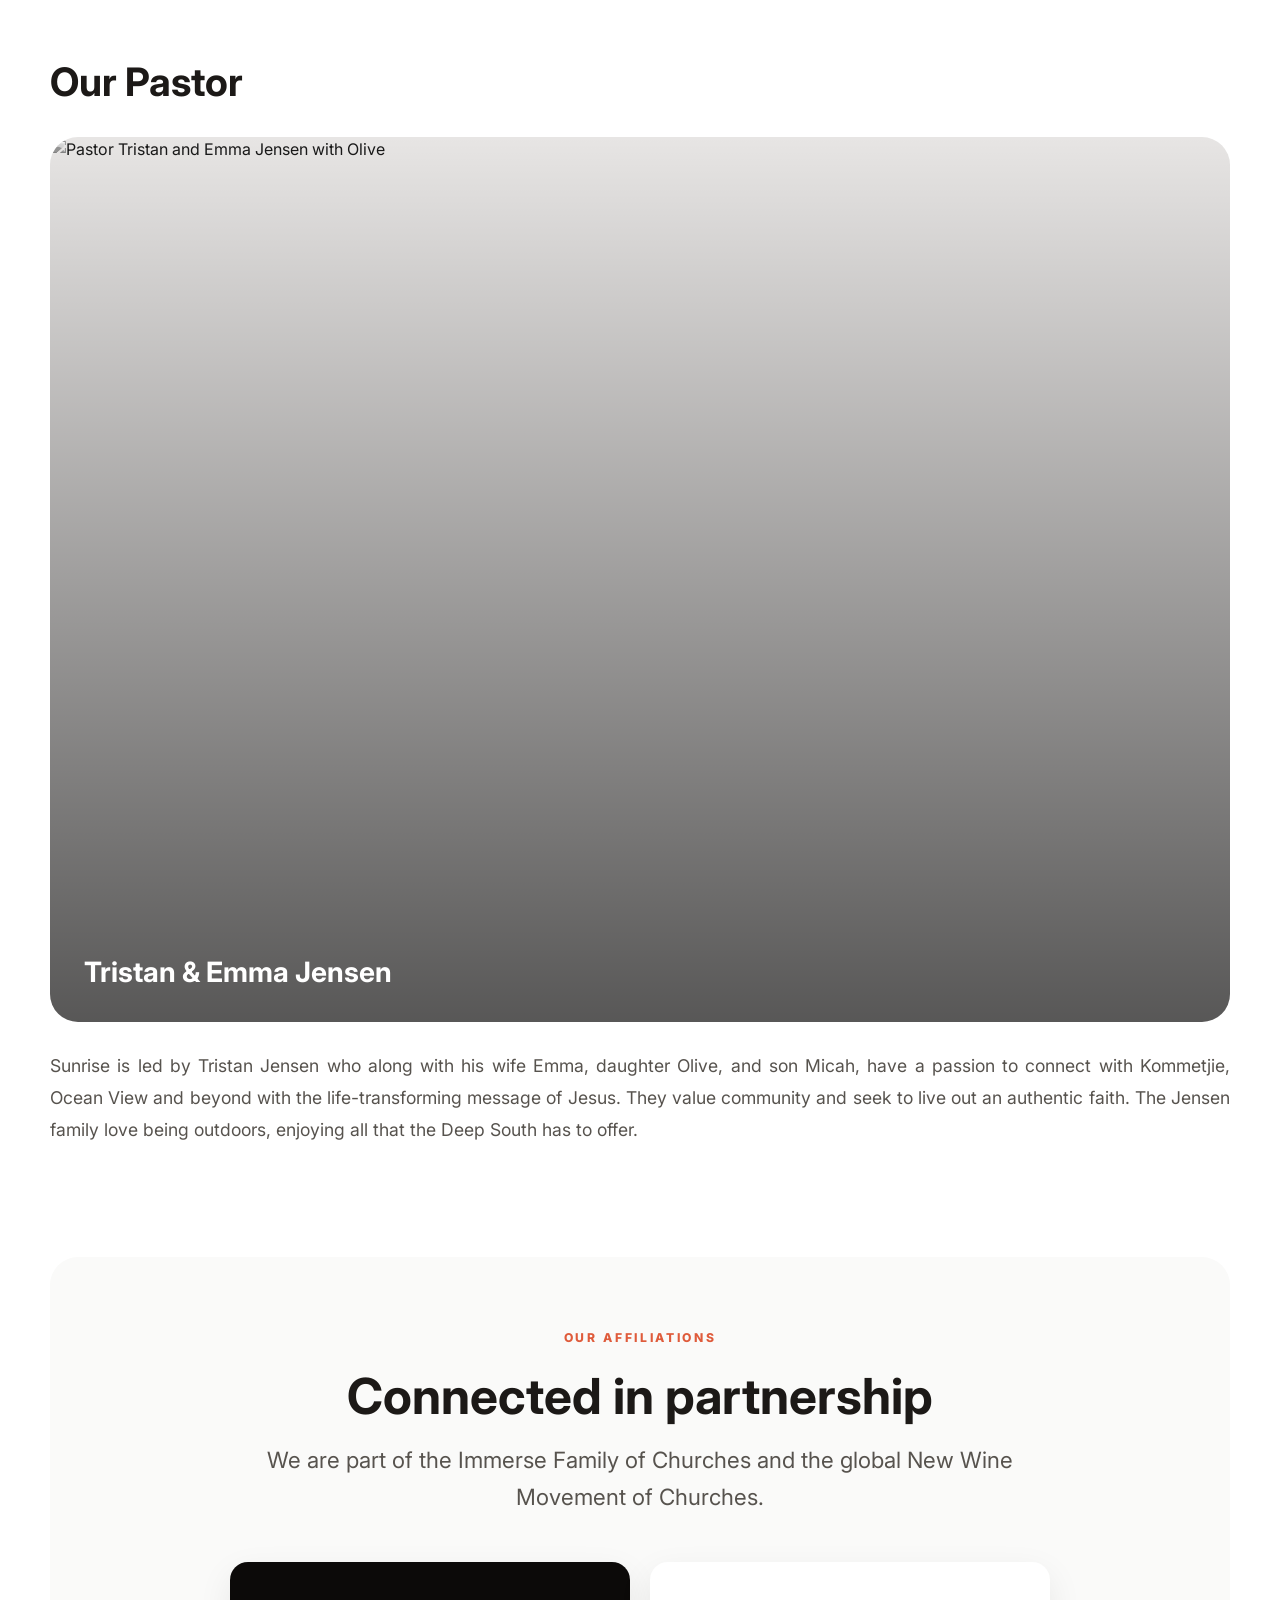
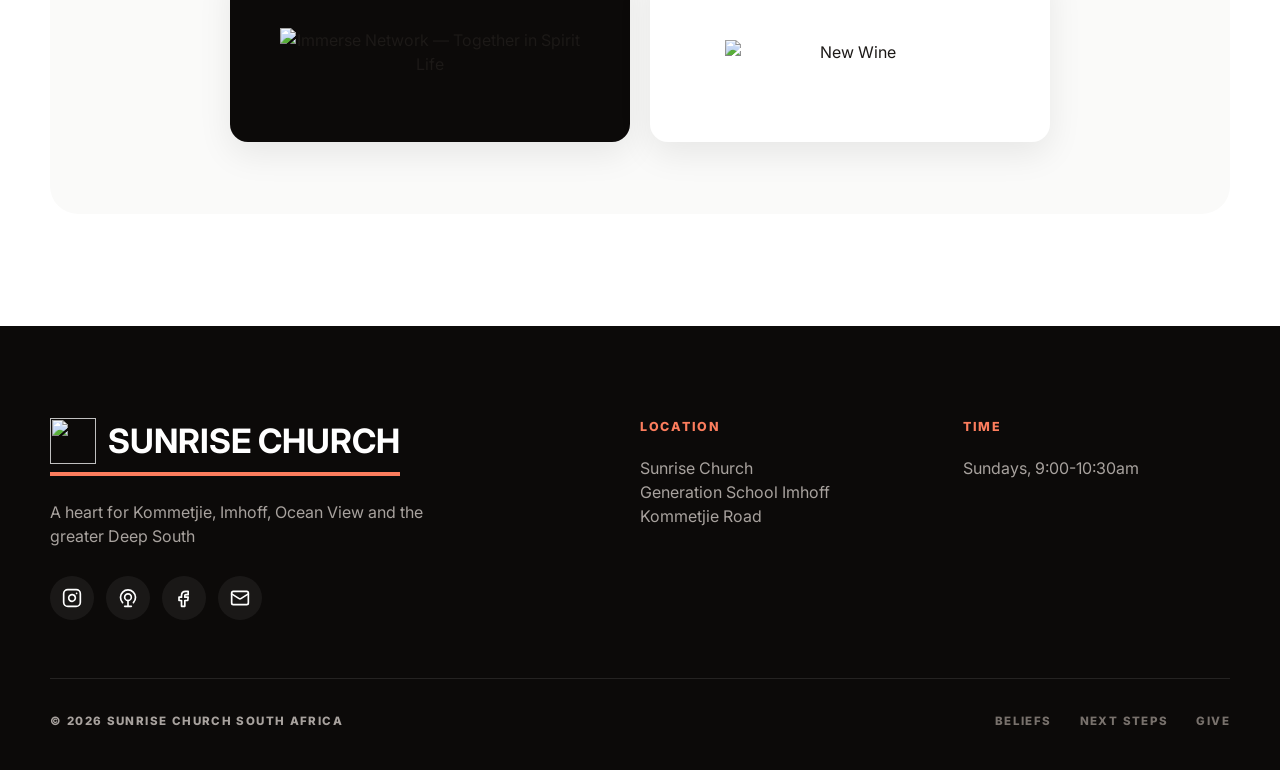
==== commit 7c451585: "Changed Values and beliefs section" ====
--- a/about/index.html
+++ b/about/index.html
@@ -92,20 +92,19 @@
       <section class="container">
         <section class="beliefs-panel">
           <span class="eyebrow">what we believe</span>
-          <h2>What we believe</h2>
-          <div class="belief-copy">
-            <p>
-              "We believe Jesus is the only Son of God, who came to earth as a
-              man, died for our sins, and came back to life again."
-            </p>
-            <p>
-              "We believe all who in faith trust Him as their Lord and Saviour
-              to forgive their sins are part of the worldwide body of Christ."
-            </p>
-          </div>
+          <h2>Our Values</h2>
+          <ul class="check-list">
+            <li>Reflecting Jesus in all we do</li>
+            <li>Doing life in authentic community</li>
+            <li>Live in the power of the Spirit</li>
+            <li>Leading in generosity</li>
+            <li>Family-focused Sunday gatherings</li>
+            <li>Hold to the Word of God</li>
+            <li>Investing in outward partnerships</li>
+          </ul>
           <div class="button-row">
             <a
-              class="btn btn-light"
+              class="btn btn-primary"
               href="Sunrise-Statement_of_Faith.pdf"
               target="_blank"
               rel="noopener noreferrer"
@@ -113,7 +112,7 @@
               Statement of Faith
             </a>
             <a
-              class="btn btn-outline-light"
+              class="btn btn-primary"
               href="Sunrise-Philosophy_of_Ministry.pdf"
               target="_blank"
               rel="noopener noreferrer"
@@ -123,20 +122,7 @@
           </div>
         </section>
 
-        <section class="two-column values-pastor">
-          <div class="values-card">
-            <h2>Our Values</h2>
-            <ul class="check-list">
-              <li>Reflecting Jesus in all we do</li>
-              <li>Doing life in authentic community</li>
-              <li>Live in the power of the Spirit</li>
-              <li>Leading in generosity</li>
-              <li>Family-focused Sunday gatherings</li>
-              <li>Hold to the Word of God</li>
-              <li>Investing in outward partnerships</li>
-            </ul>
-          </div>
-
+        <section class="pastor-section">
           <div>
             <h2 class="block-title">Our Pastor</h2>
             <div class="pastor-card">
--- a/assets/css/styles.css
+++ b/assets/css/styles.css
@@ -973,8 +973,8 @@
   margin-bottom: 112px;
   padding: 72px;
   border-radius: var(--radius-lg);
-  color: var(--color-white);
-  background: var(--color-stone-950);
+  color: var(--color-stone-900);
+  background: var(--color-stone-50);
 }
 
 .beliefs-panel h2 {
@@ -997,6 +997,11 @@
   font-size: 1.45rem;
   font-style: italic;
   line-height: 1.65;
+}
+
+.beliefs-panel .check-list {
+  max-width: 800px;
+  margin-bottom: 46px;
 }
 
 .values-pastor {
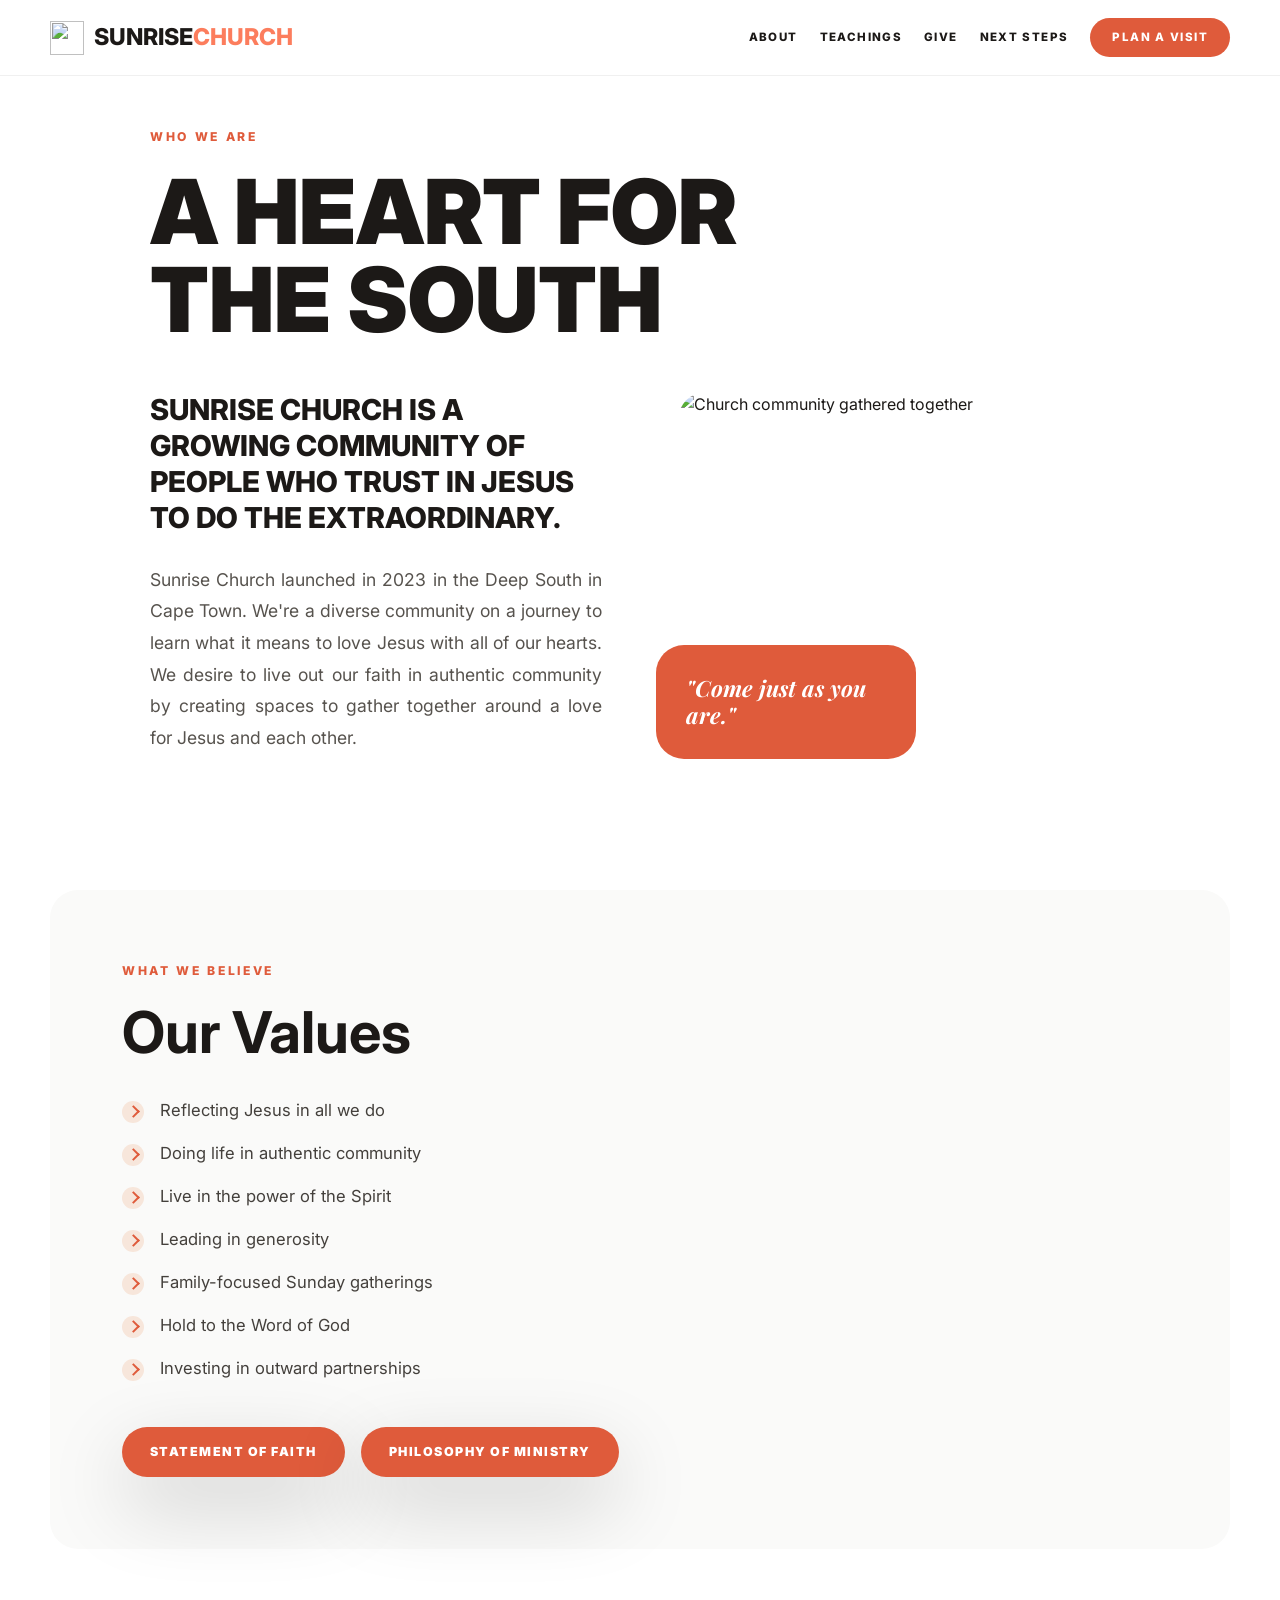
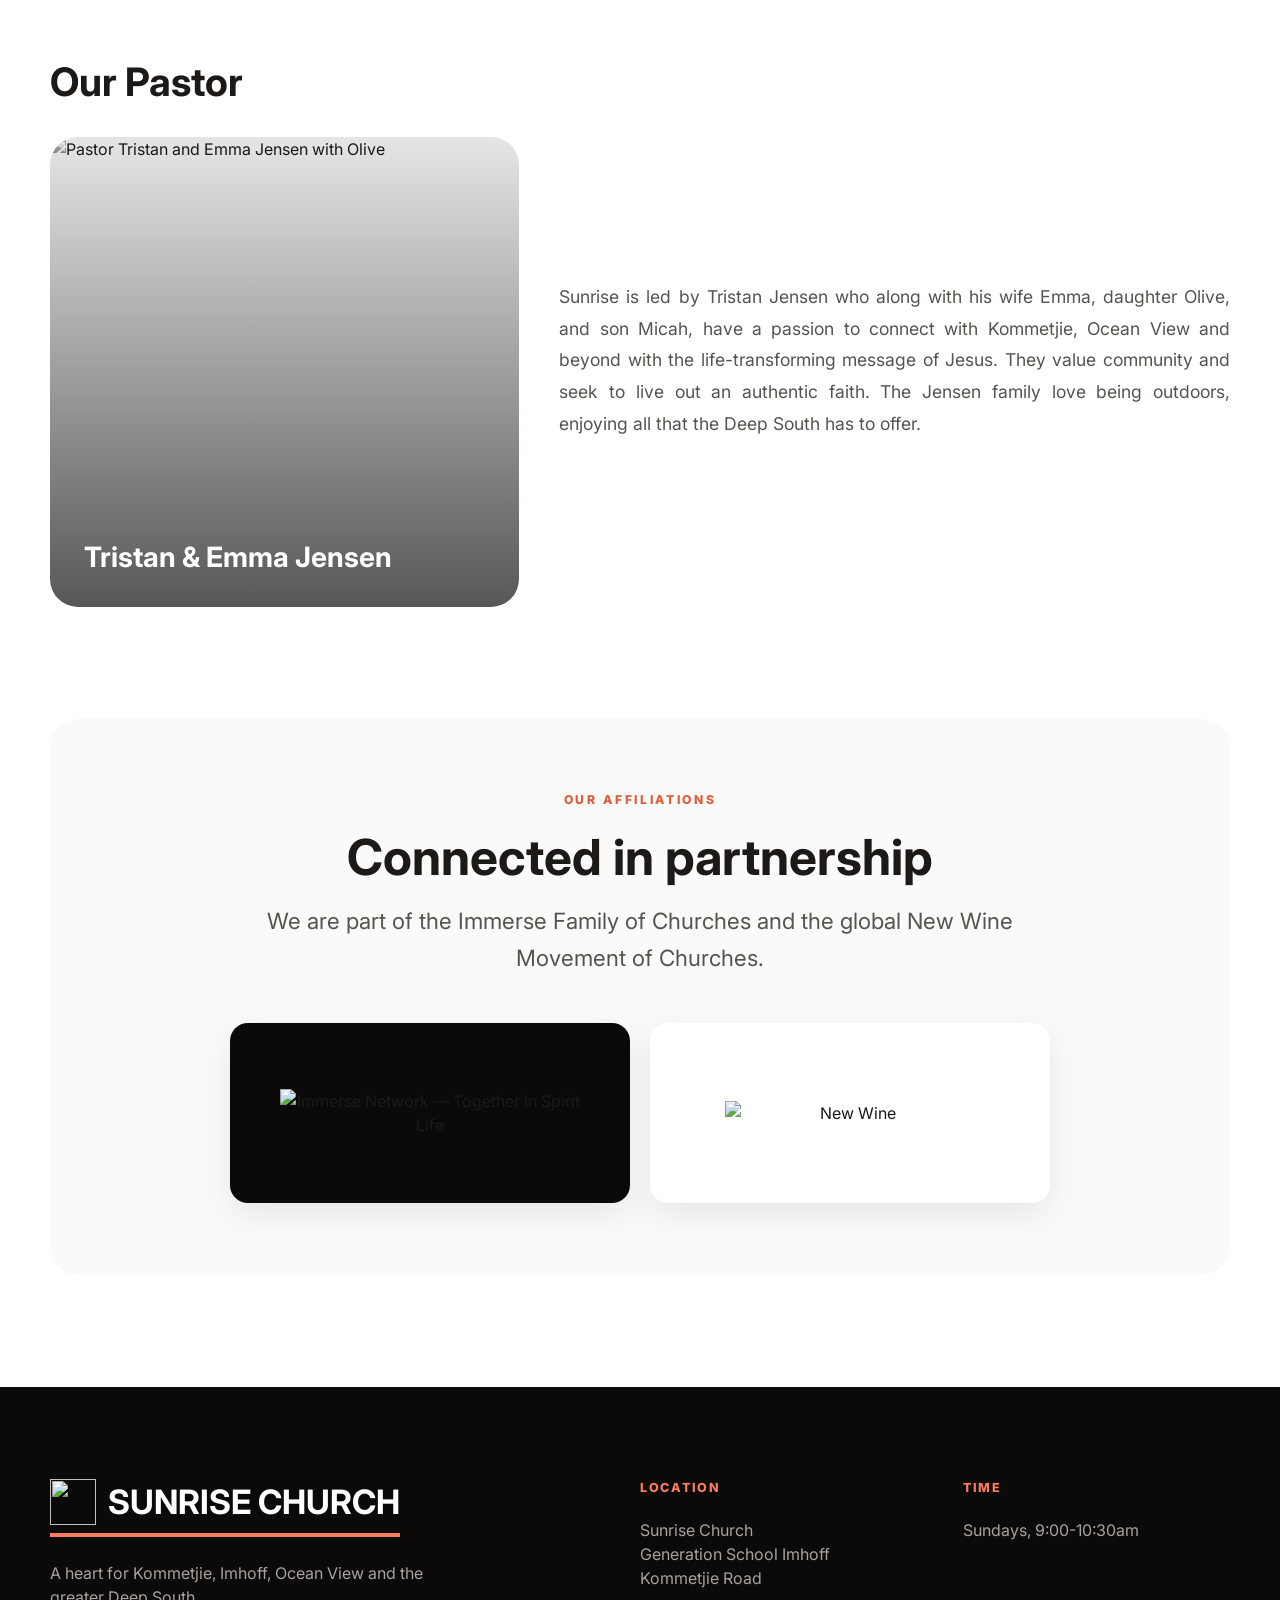
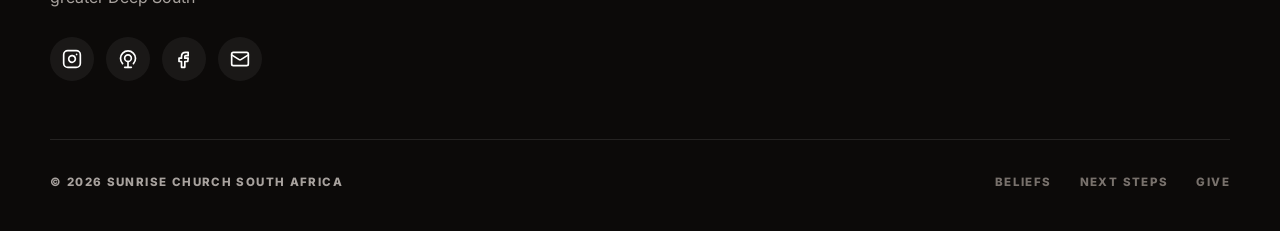
==== commit e4679ae8: "Our Pastor section updates" ====
--- a/about/index.html
+++ b/about/index.html
@@ -123,8 +123,8 @@
         </section>
 
         <section class="pastor-section">
-          <div>
-            <h2 class="block-title">Our Pastor</h2>
+          <h2 class="block-title">Our Pastor</h2>
+          <div class="pastor-layout">
             <div class="pastor-card">
               <img
                 src="../assets/images/tristan-emma-olive.jpg"
--- a/assets/css/styles.css
+++ b/assets/css/styles.css
@@ -1008,6 +1008,17 @@
   align-items: start;
 }
 
+.pastor-section {
+  margin: 0 auto;
+}
+
+.pastor-layout {
+  display: grid;
+  grid-template-columns: minmax(220px, 0.7fr) minmax(0, 1fr);
+  align-items: center;
+  gap: 40px;
+}
+
 .values-card {
   padding: 58px;
   border-radius: var(--radius-lg);
@@ -1061,9 +1072,8 @@
 
 .pastor-card {
   position: relative;
-  aspect-ratio: 4 / 3;
+  aspect-ratio: 1;
   overflow: hidden;
-  margin-bottom: 28px;
   border-radius: var(--radius-lg);
   background: var(--color-stone-200);
 }
@@ -1861,6 +1871,7 @@
   }
 
   .two-column,
+  .pastor-layout,
   .card-grid.three,
   .giving-grid,
   .giving-intro,
@@ -1888,6 +1899,10 @@
     min-height: 0;
   }
 
+  .pastor-card {
+    max-width: 420px;
+  }
+
   .next-step-card-secondary {
     grid-template-columns: 220px minmax(0, 1fr);
   }
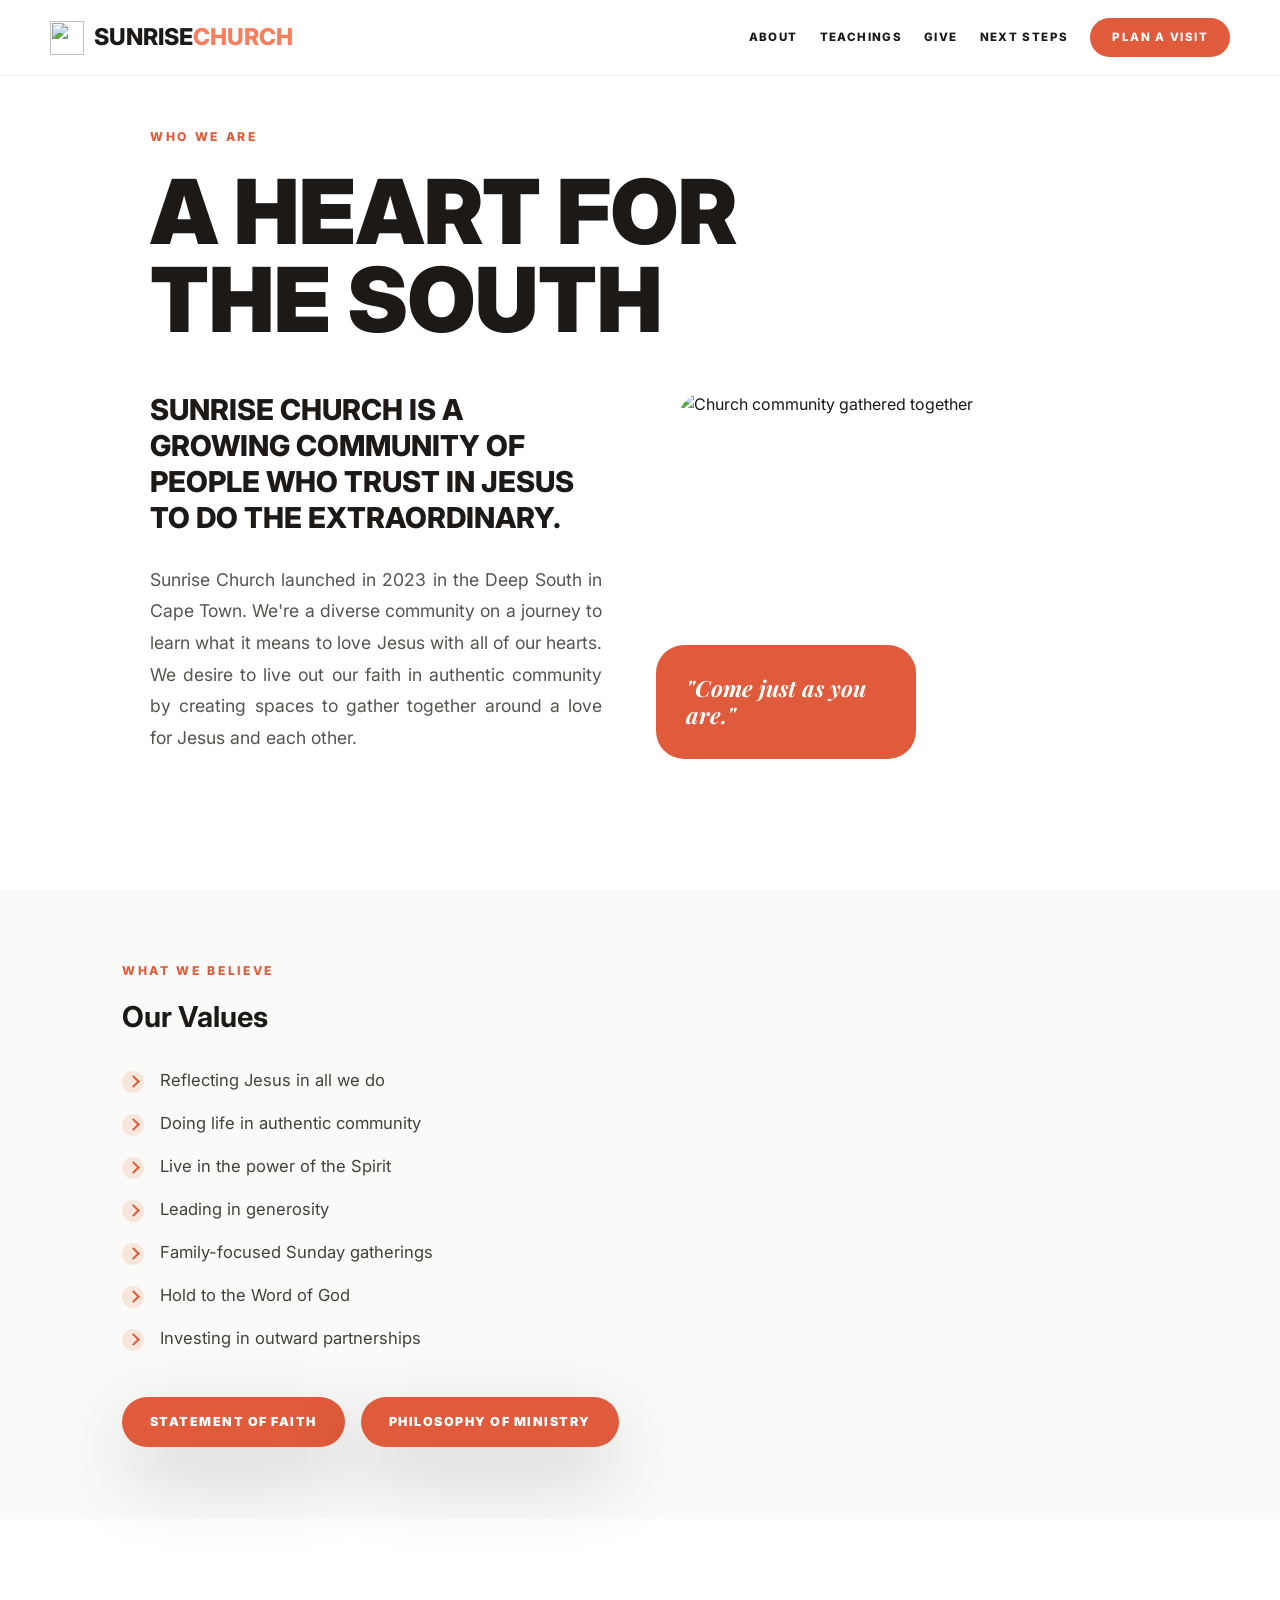
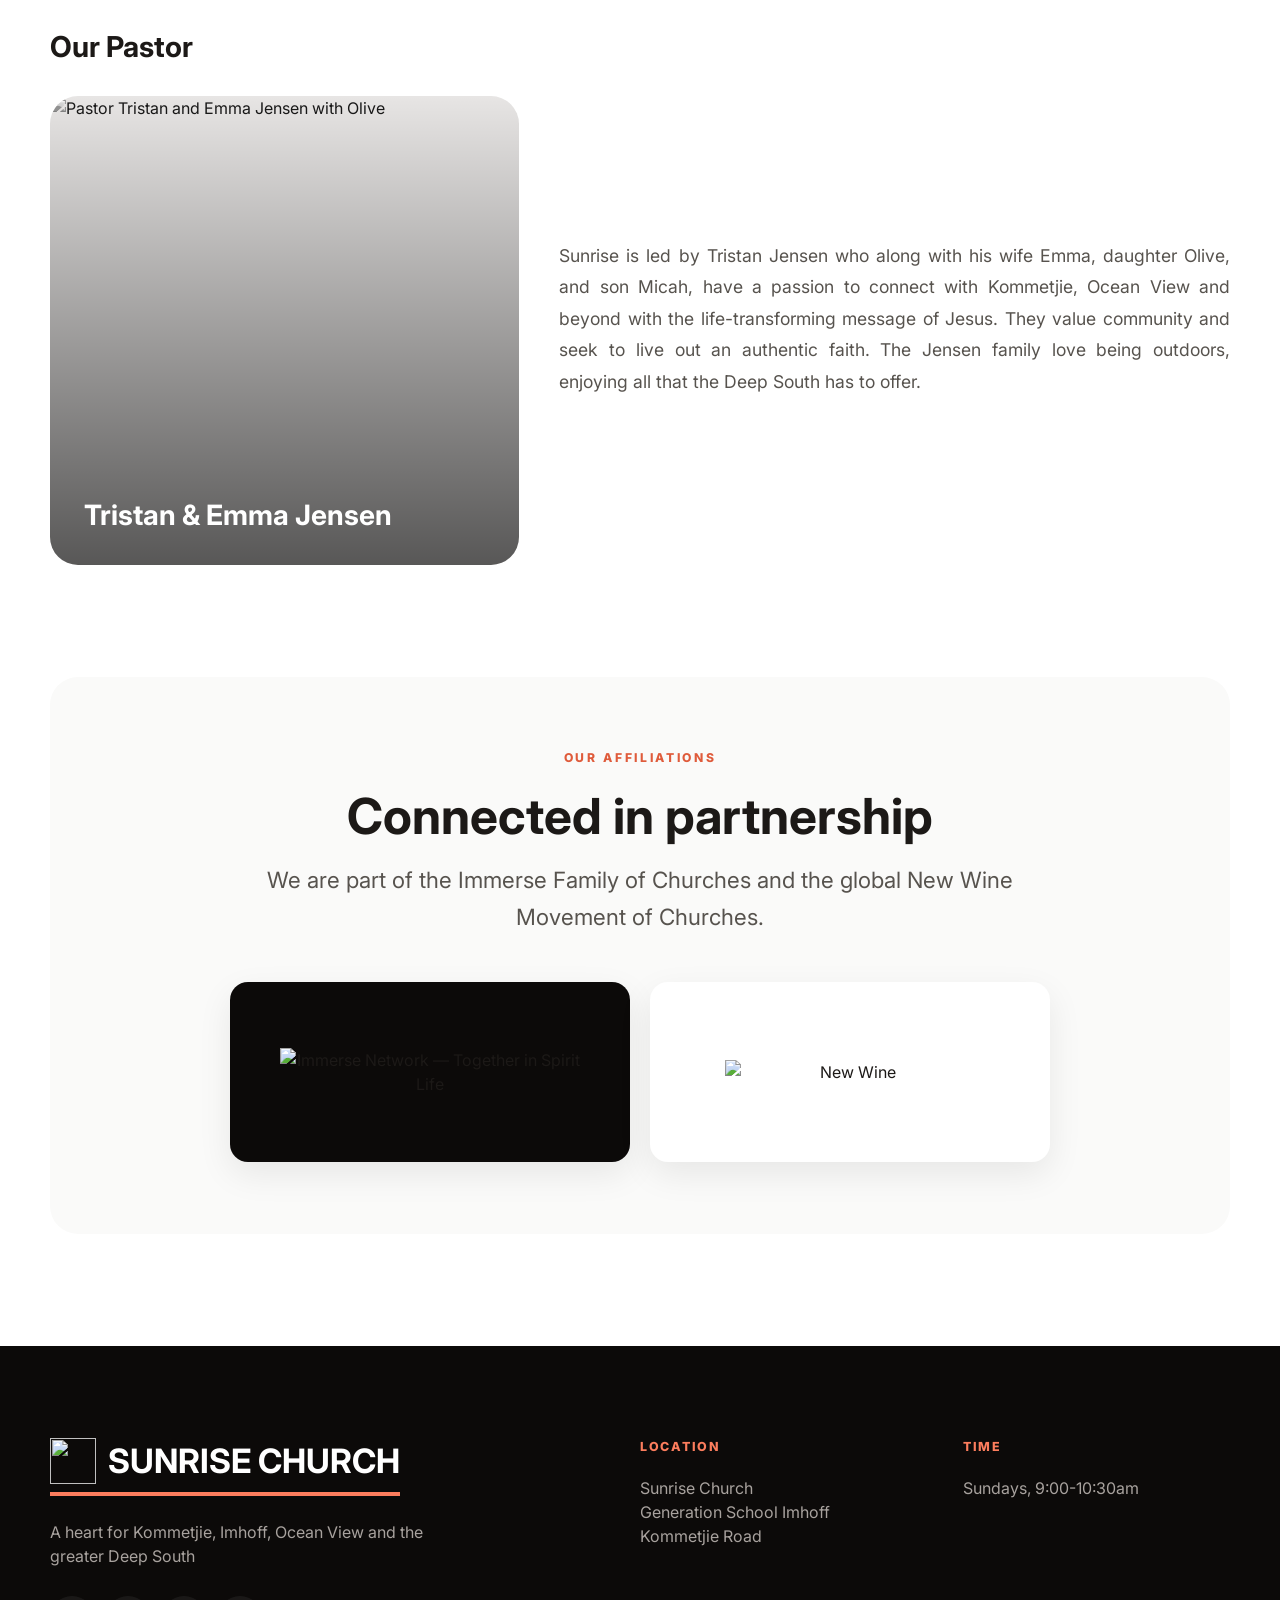
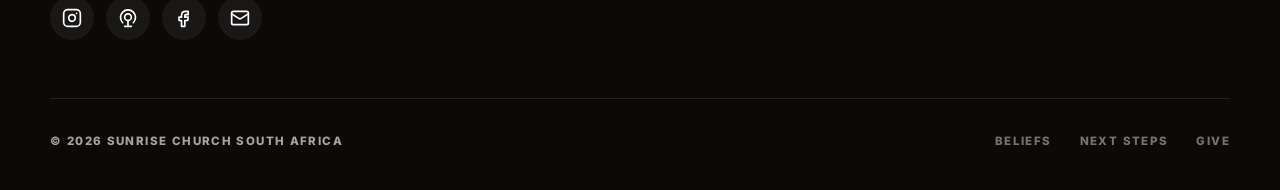
==== commit c302f6a4: "Update formatting on About page" ====
--- a/about/index.html
+++ b/about/index.html
@@ -89,8 +89,9 @@
 
       </section>
 
-      <section class="container">
-        <section class="beliefs-panel">
+      <section class="about-beliefs-section">
+        <div class="container">
+          <section class="beliefs-panel">
           <span class="eyebrow">what we believe</span>
           <h2>Our Values</h2>
           <ul class="check-list">
@@ -120,8 +121,11 @@
               Philosophy of Ministry
             </a>
           </div>
-        </section>
-
+          </section>
+        </div>
+      </section>
+
+      <section class="container">
         <section class="pastor-section">
           <h2 class="block-title">Our Pastor</h2>
           <div class="pastor-layout">
--- a/assets/css/styles.css
+++ b/assets/css/styles.css
@@ -970,16 +970,20 @@
 }
 
 .beliefs-panel {
-  margin-bottom: 112px;
   padding: 72px;
   border-radius: var(--radius-lg);
   color: var(--color-stone-900);
+  background: transparent;
+}
+
+.about-beliefs-section {
+  margin-bottom: 112px;
   background: var(--color-stone-50);
 }
 
 .beliefs-panel h2 {
   margin: 0 0 36px;
-  font-size: 3.6rem;
+  font-size: 1.8rem;
   line-height: 1.05;
 }
 
@@ -1028,7 +1032,7 @@
 .values-card h2,
 .block-title {
   margin: 0 0 34px;
-  font-size: 2.45rem;
+  font-size: 1.8rem;
   line-height: 1.08;
 }
 
@@ -2143,7 +2147,10 @@
     padding: 28px;
   }
 
-  .beliefs-panel h2,
+  .beliefs-panel h2 {
+    font-size: 1.8rem;
+  }
+
   .connect-panel h2 {
     font-size: 2.4rem;
   }
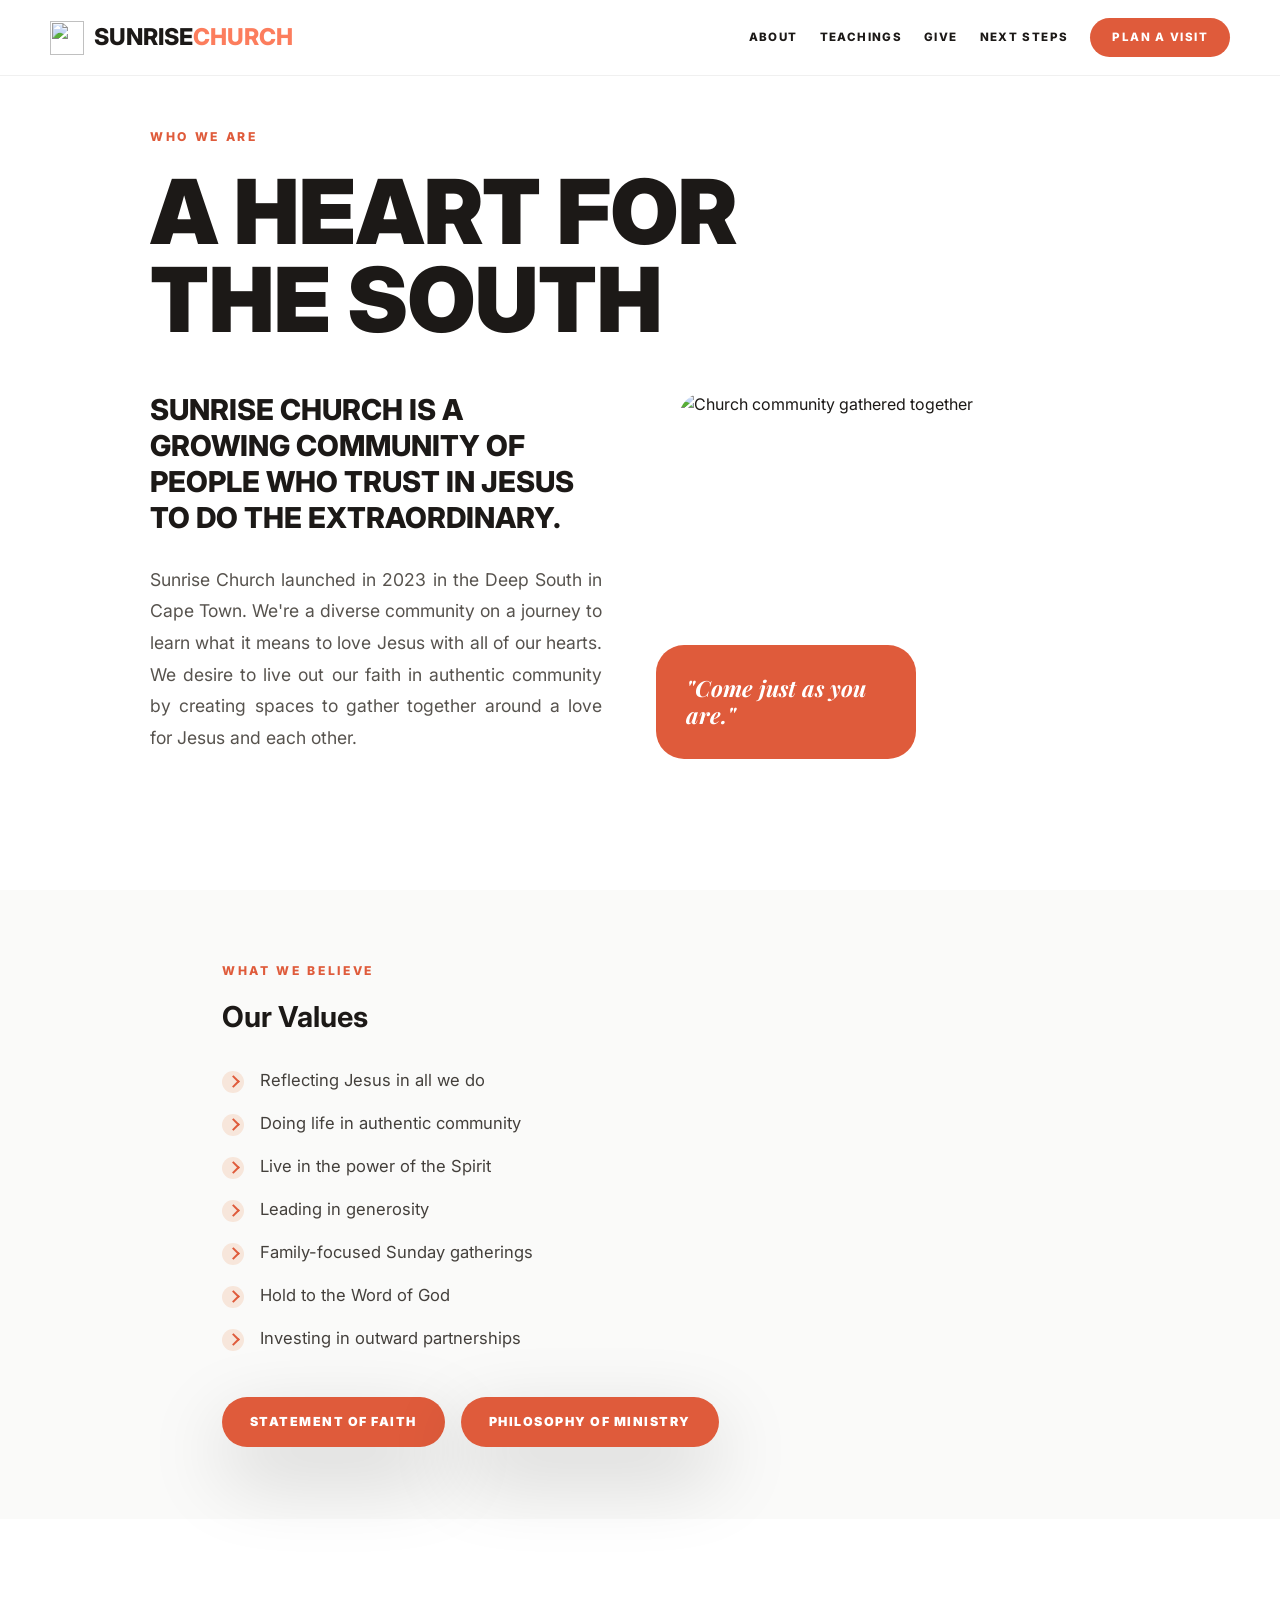
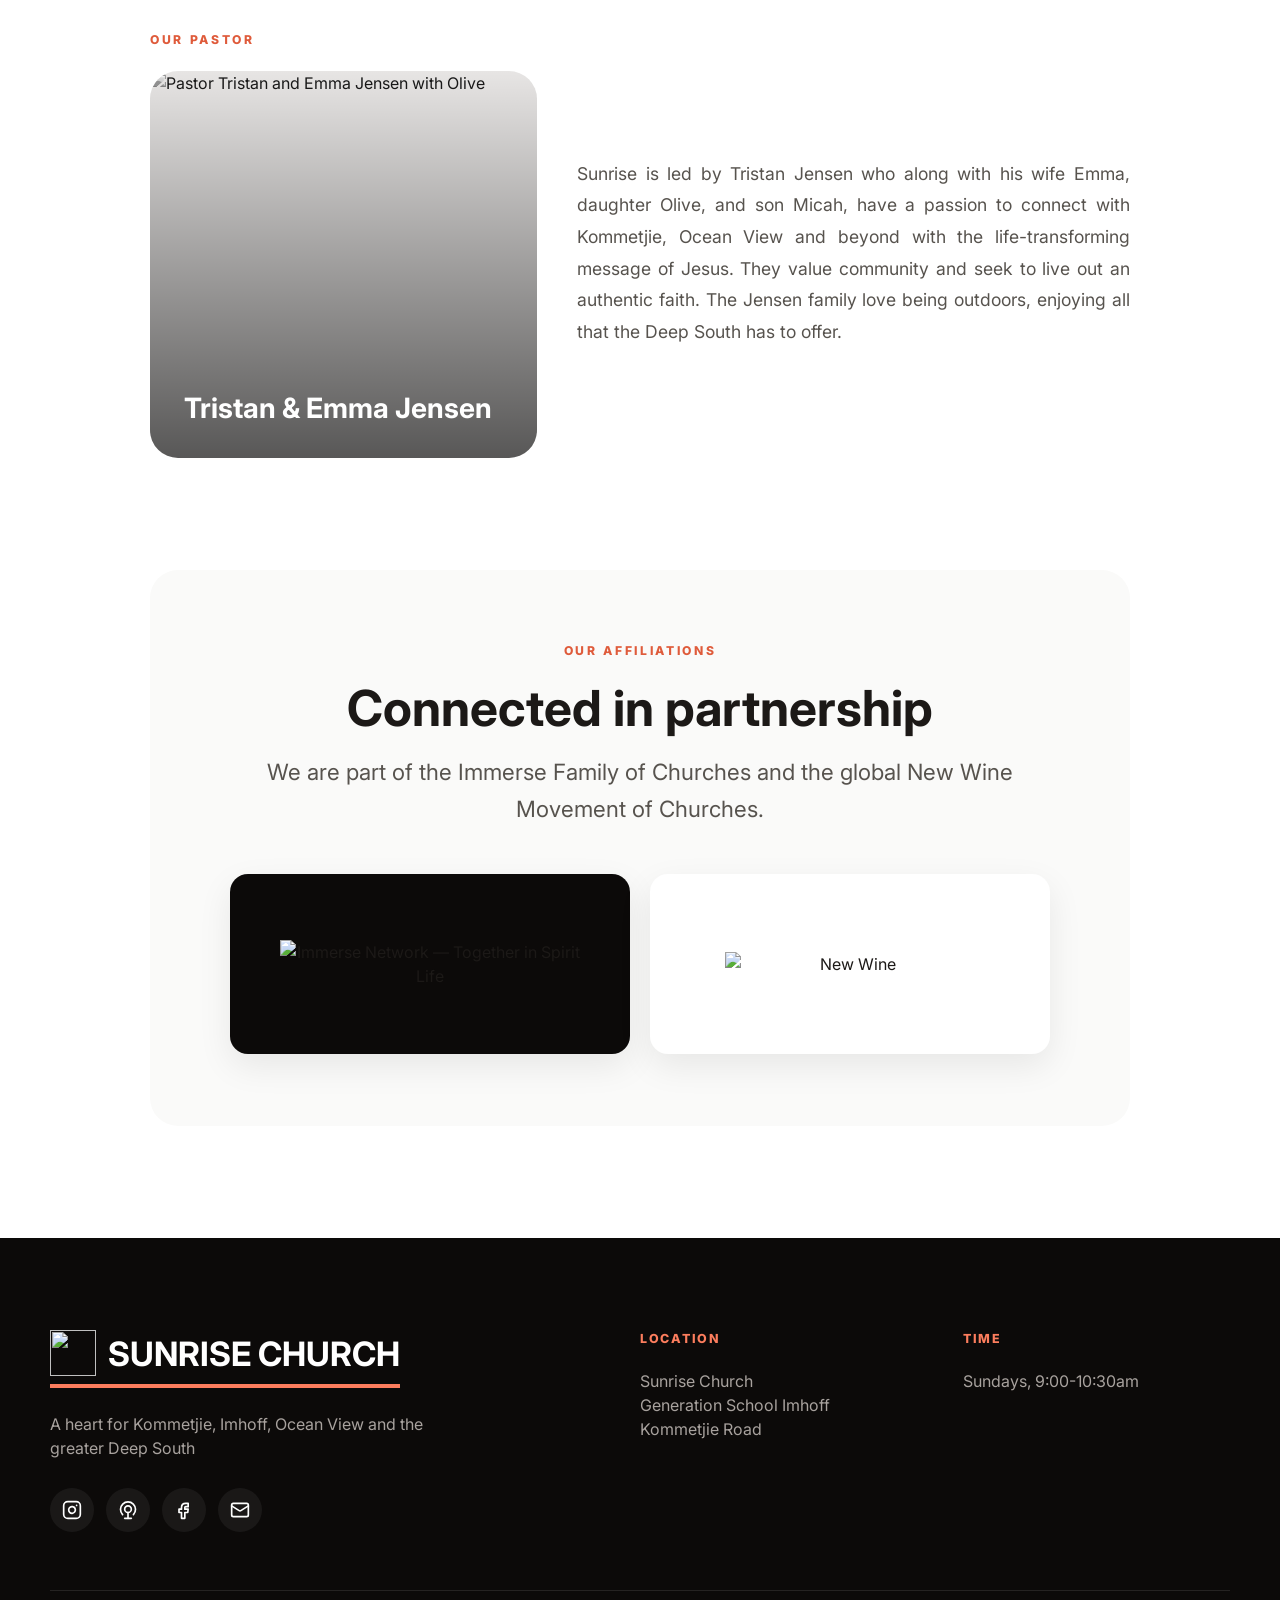
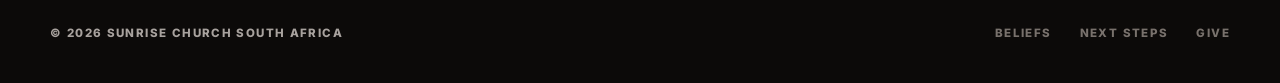
==== commit aa1c5eed: "Update text format" ====
--- a/about/index.html
+++ b/about/index.html
@@ -92,7 +92,7 @@
       <section class="about-beliefs-section">
         <div class="container">
           <section class="beliefs-panel">
-          <span class="eyebrow">what we believe</span>
+          <span class="eyebrow">What we believe</span>
           <h2>Our Values</h2>
           <ul class="check-list">
             <li>Reflecting Jesus in all we do</li>
@@ -127,7 +127,7 @@
 
       <section class="container">
         <section class="pastor-section">
-          <h2 class="block-title">Our Pastor</h2>
+          <h2 class="eyebrow">Our Pastor</h2>
           <div class="pastor-layout">
             <div class="pastor-card">
               <img
--- a/assets/css/styles.css
+++ b/assets/css/styles.css
@@ -347,7 +347,7 @@
 
 .eyebrow {
   display: block;
-  margin-bottom: 22px;
+  margin: 0 0 22px;
   color: var(--color-orange);
   font-size: 0.76rem;
   font-weight: 800;
@@ -1842,7 +1842,8 @@
 }
 
 @media (min-width: 921px) {
-  .about-page .about-intro {
+  .about-page .page-shell > .container,
+  .about-page .about-beliefs-section > .container {
     max-width: 980px;
   }
 
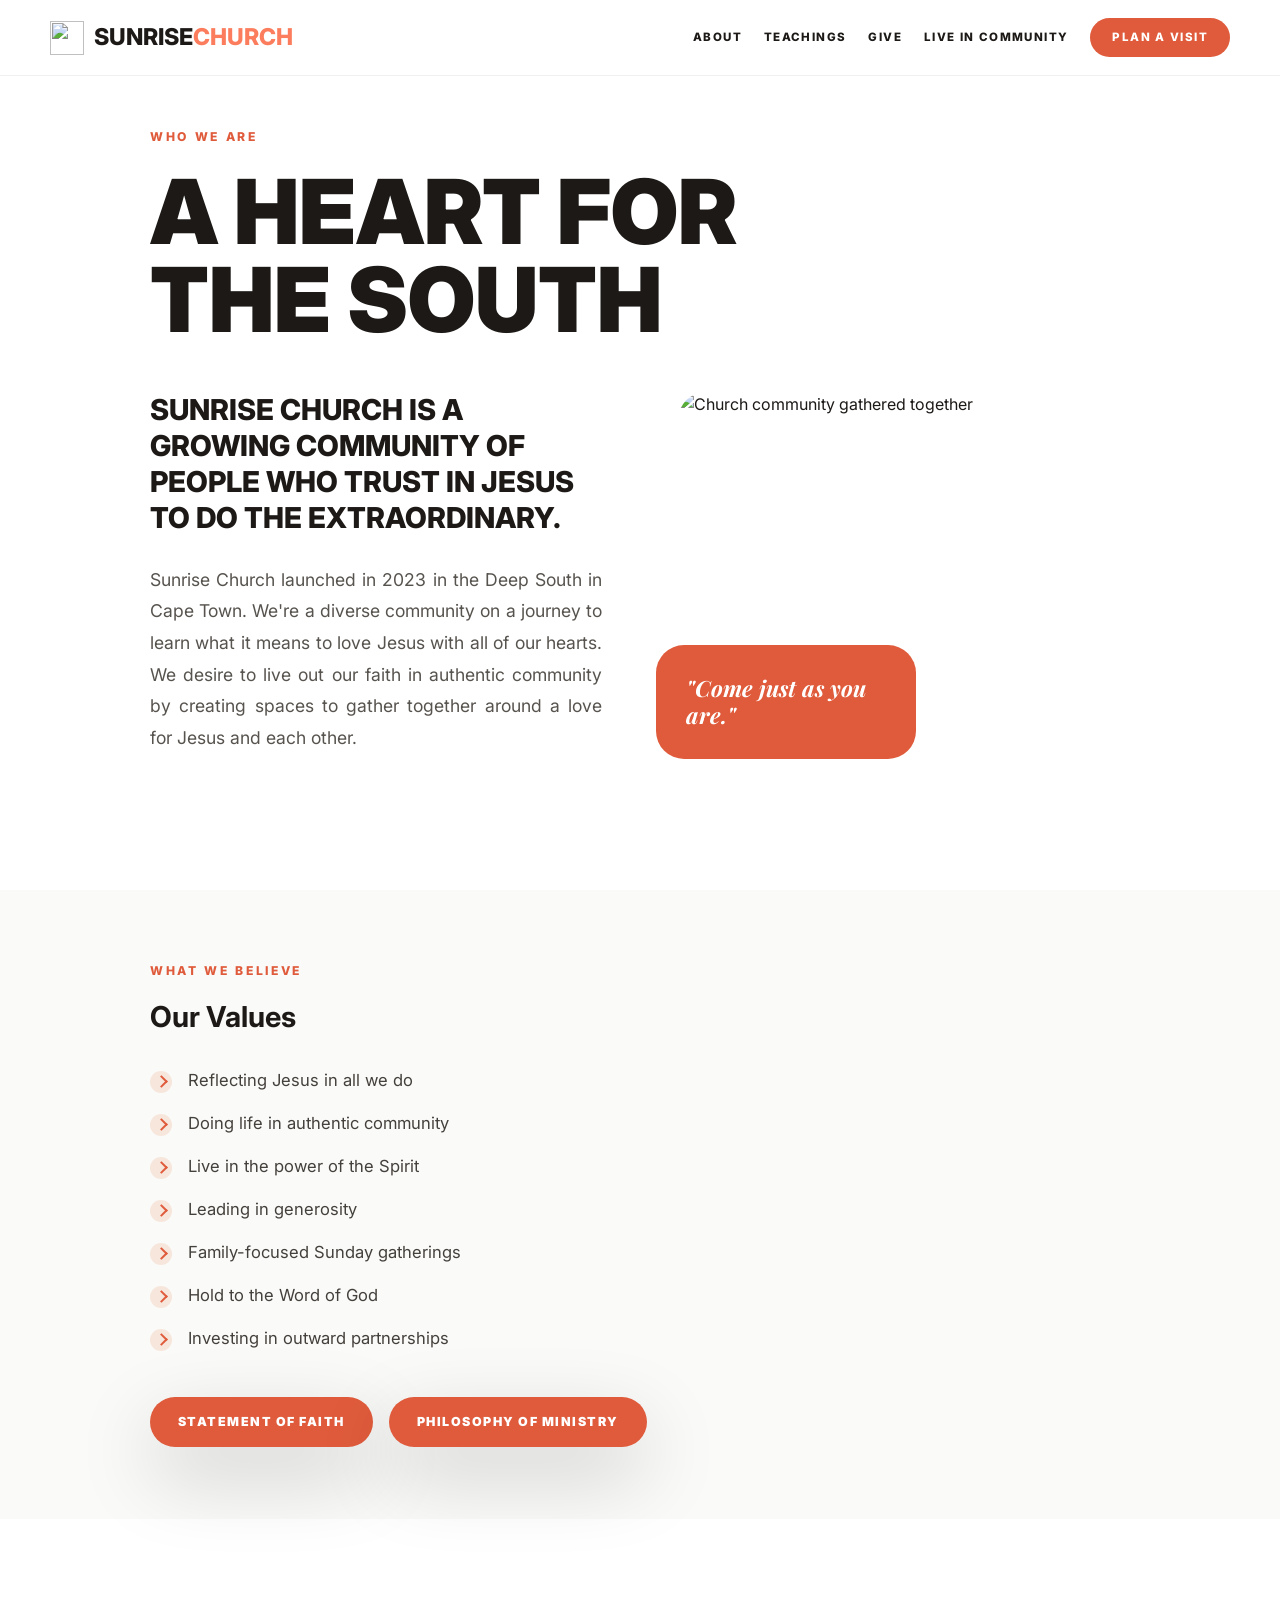
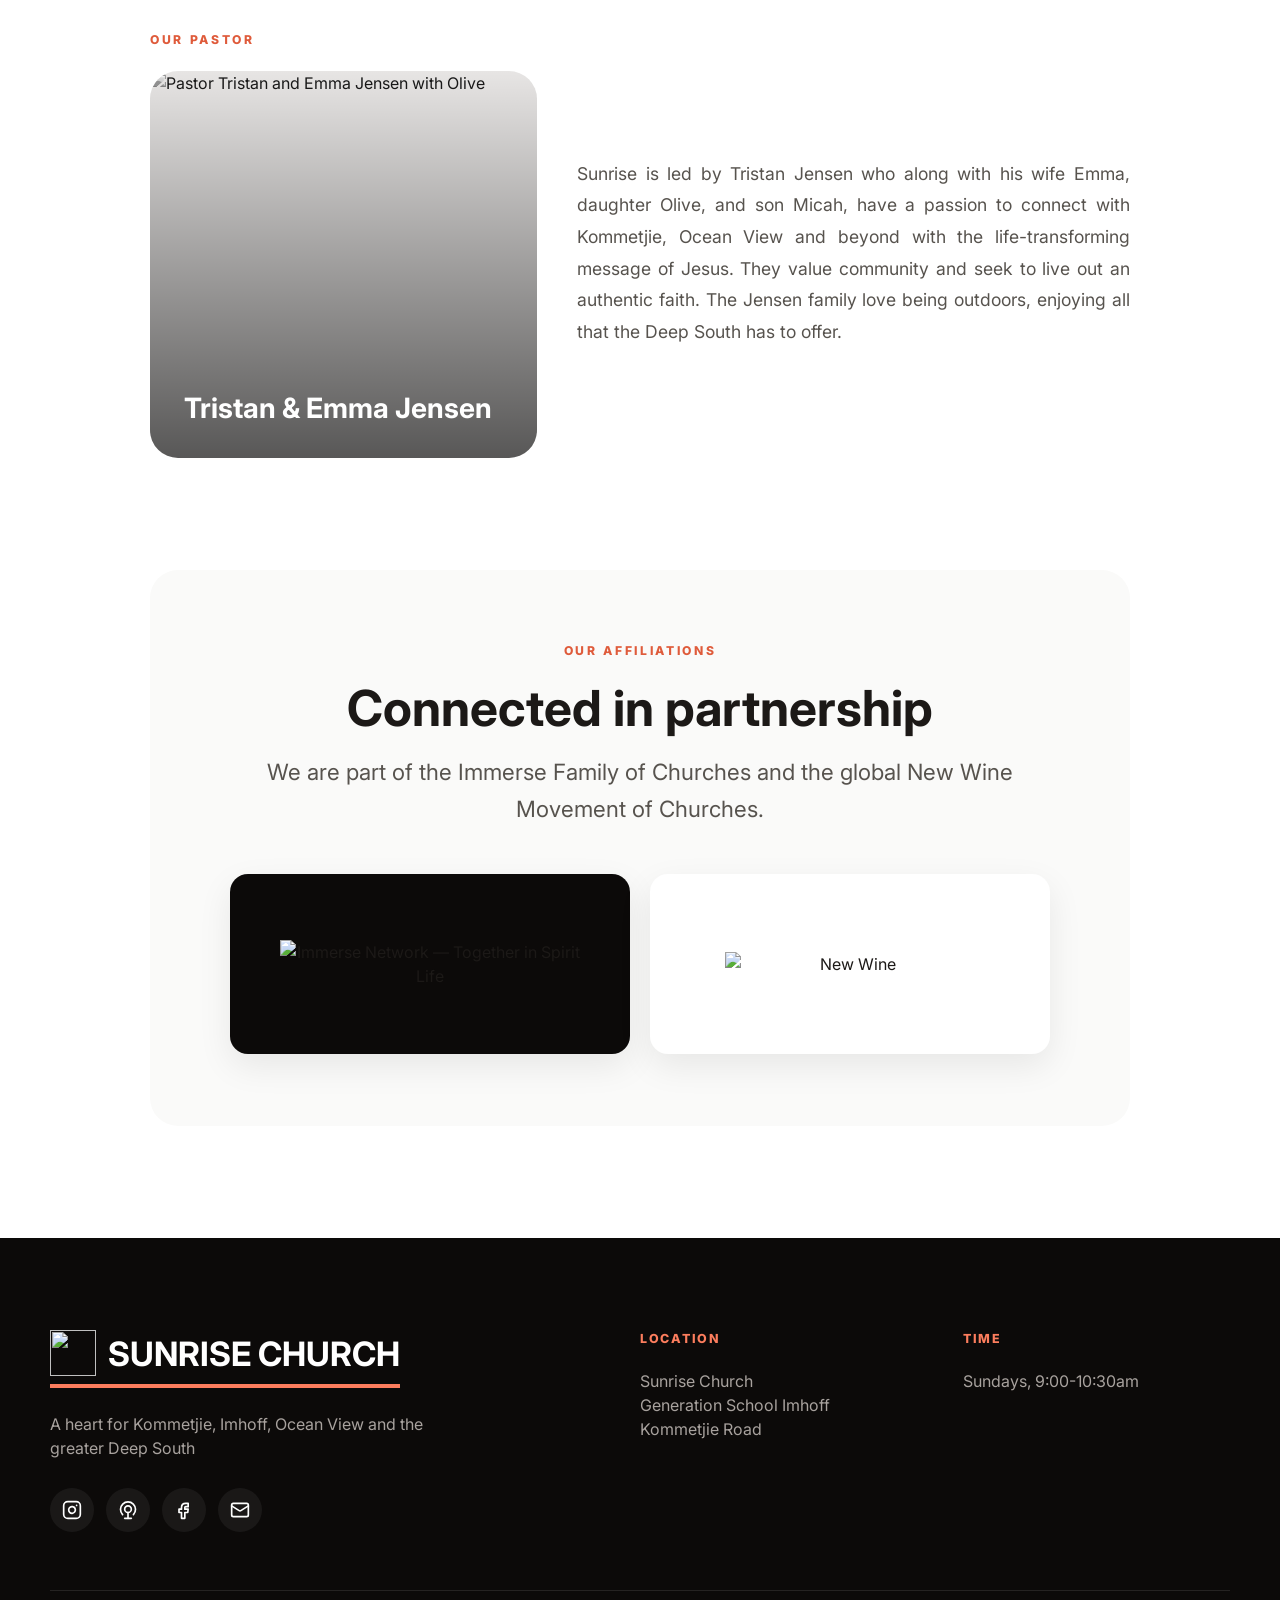
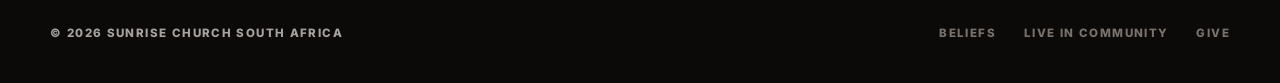
==== commit 3a183bf2: "update Next Steps Page" ====
--- a/about/index.html
+++ b/about/index.html
@@ -25,7 +25,7 @@
           <a href="../about/">About</a>
           <a href="../#teaching">Teachings</a>
           <a href="../give/">Give</a>
-          <a href="../next-steps/">Next Steps</a>
+          <a href="../live-in-community/">Live in Community</a>
           <a class="visit-pill" href="../visit/">Plan a Visit</a>
         </nav>
         <button class="menu-toggle" type="button" data-menu-toggle aria-controls="mobile-menu" aria-expanded="false" aria-label="Open menu">
@@ -54,7 +54,7 @@
           <a href="../visit/">Plan a Visit</a>
           <a href="../#teaching">Teachings</a>
           <a href="../give/">Give</a>
-          <a href="../next-steps/">Next Steps</a>
+          <a href="../live-in-community/">Live in Community</a>
         </nav>
       </div>
     </header>
@@ -239,7 +239,7 @@
         <p>&copy; <span data-current-year>2026</span> Sunrise Church South Africa</p>
         <div>
           <a href="../about/">Beliefs</a>
-          <a href="../next-steps/">Next Steps</a>
+          <a href="../live-in-community/">Live in Community</a>
           <a href="../give/">Give</a>
         </div>
       </div>
--- a/assets/css/styles.css
+++ b/assets/css/styles.css
@@ -1792,10 +1792,18 @@
 .giving-card.online {
   color: var(--color-white);
   background: var(--color-orange);
+  justify-content: flex-start;
 }
 
 .giving-card.online p {
   color: rgba(255, 255, 255, 0.88);
+}
+
+.payfast-section-logo {
+  width: 110px;
+  height: auto;
+  flex: 0 0 auto;
+  margin: 0 auto;
 }
 
 .payfast-form label span {
@@ -1845,6 +1853,10 @@
   .about-page .page-shell > .container,
   .about-page .about-beliefs-section > .container {
     max-width: 980px;
+  }
+
+  .about-page .beliefs-panel {
+    padding-left: 0;
   }
 
   .about-page .page-shell {
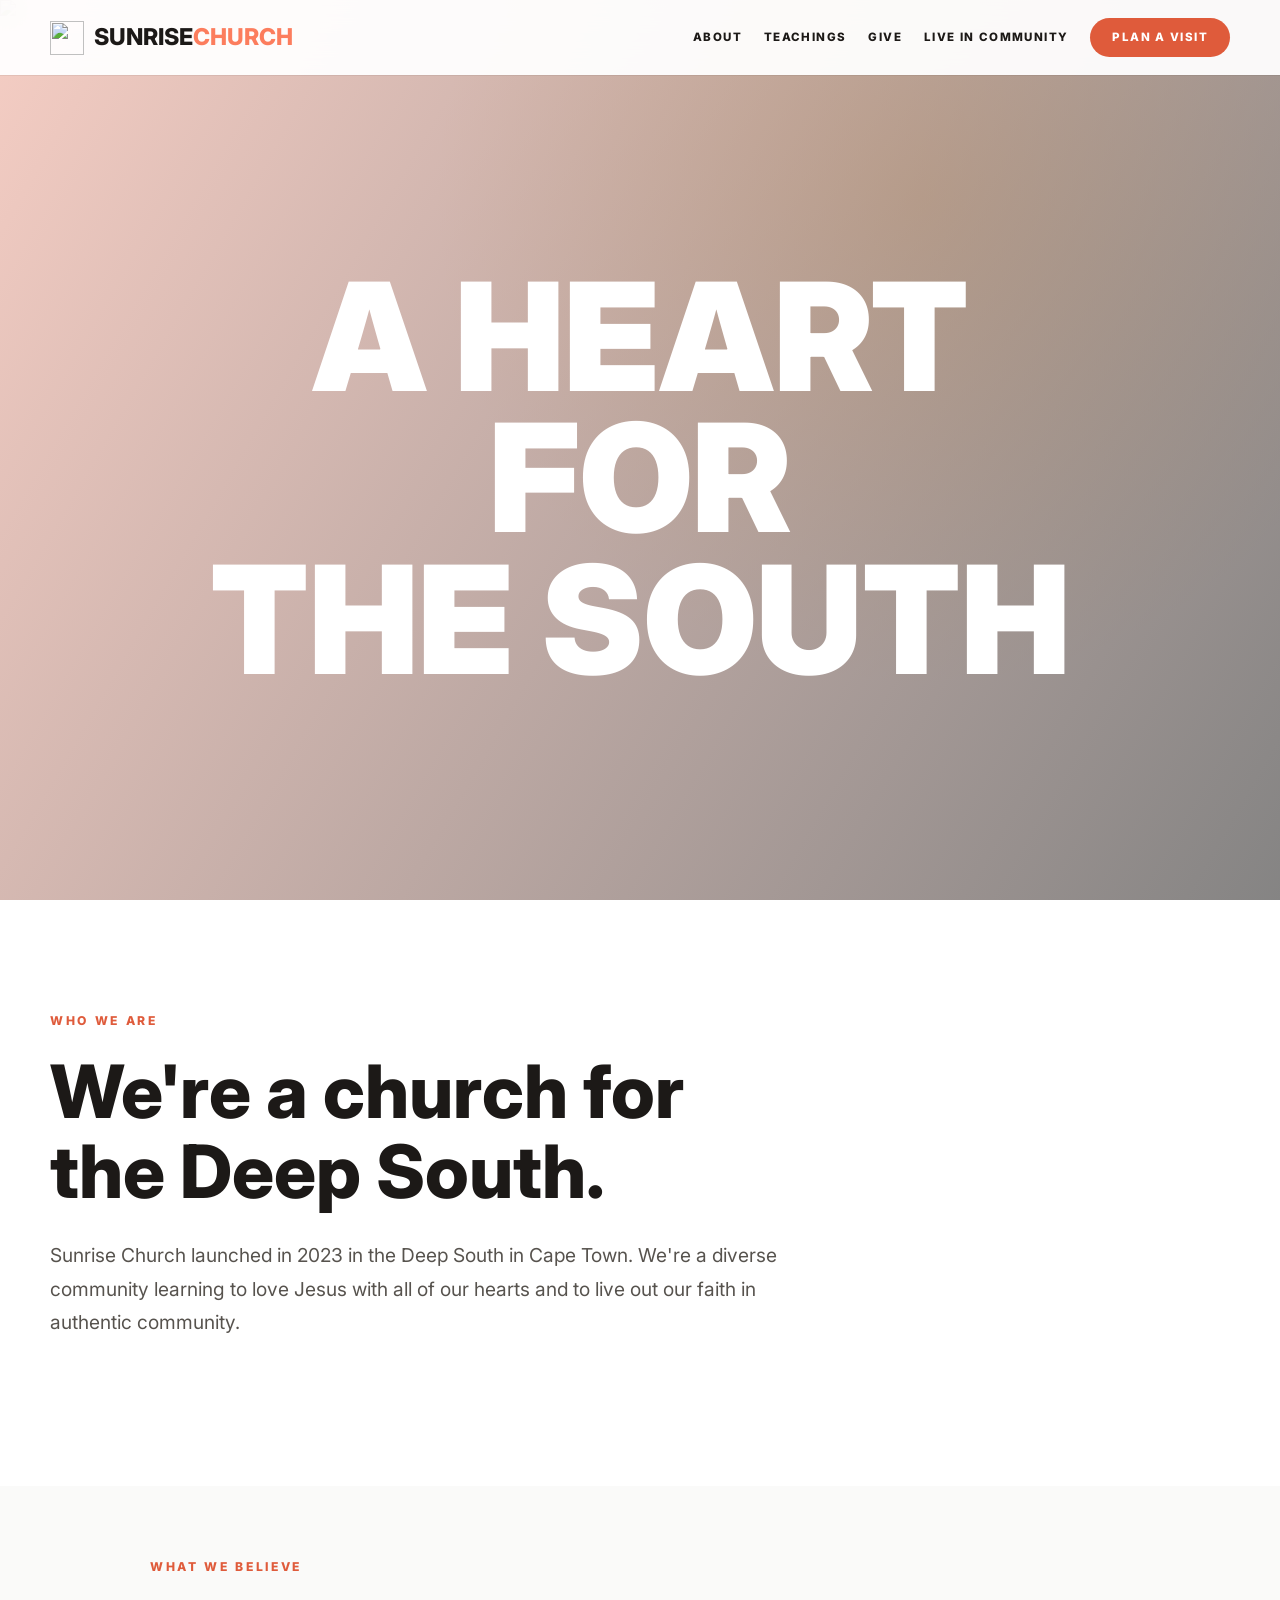
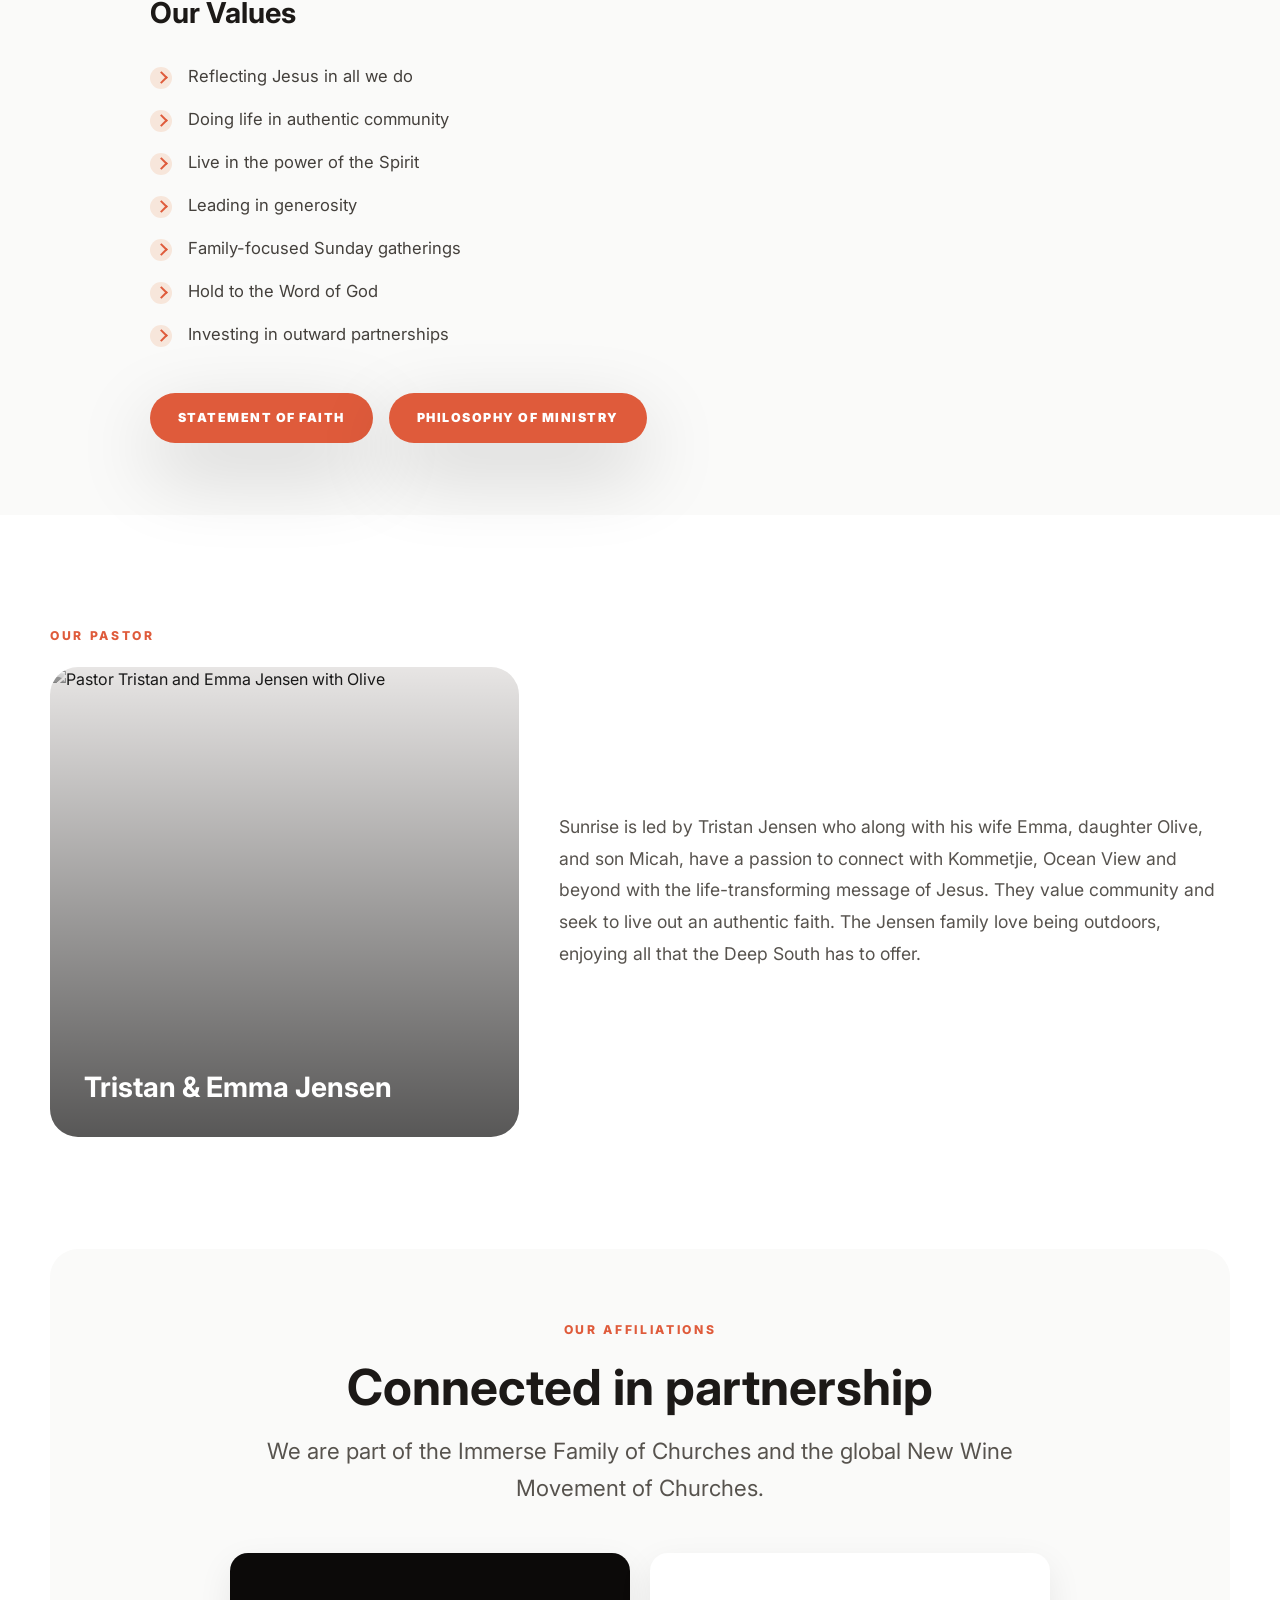
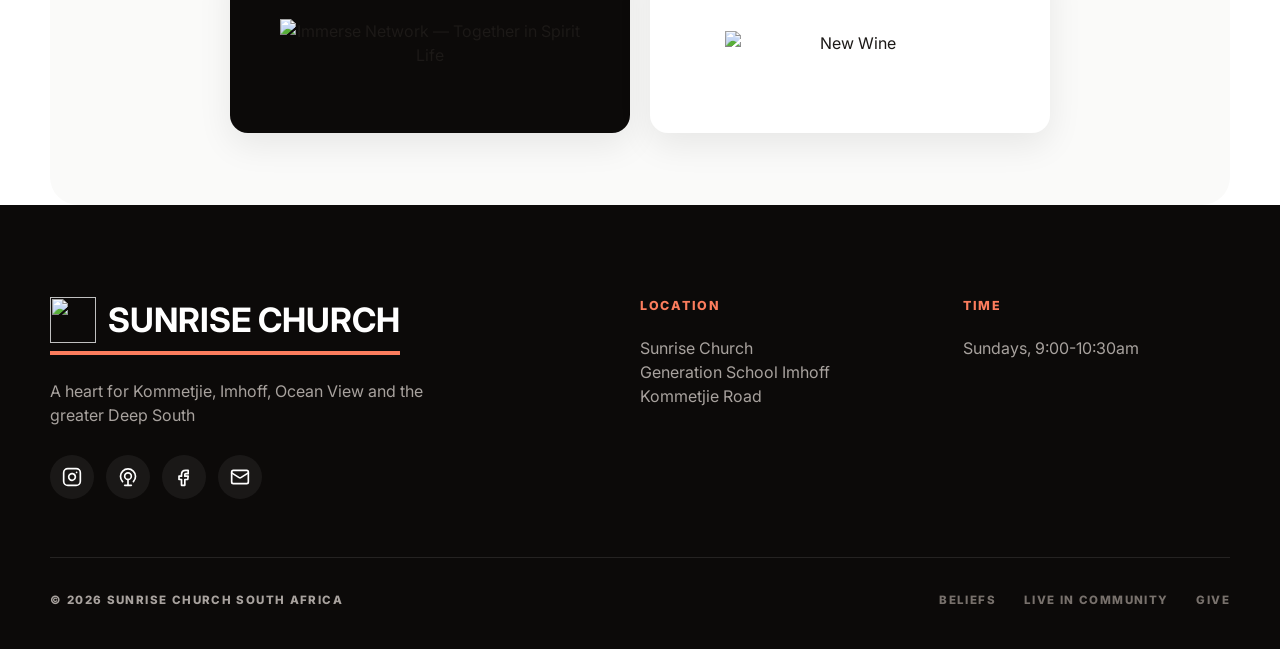
==== commit 06882d4d: "redesigning entire pages Im so tired" ====
--- a/about/index.html
+++ b/about/index.html
@@ -59,34 +59,29 @@
       </div>
     </header>
 
-    <main class="page-shell">
-      <section class="container about-intro">
-        <span class="eyebrow">Who we are</span>
-        <h1 class="page-title">A HEART FOR<br>THE SOUTH</h1>
-
-        <div class="two-column intro-grid">
-          <div>
-            <p class="statement">
-              Sunrise church is a growing community of people who trust in
-              Jesus to do the extraordinary.
-            </p>
-            <p class="large-copy">
-              Sunrise Church launched in 2023 in the Deep South in Cape Town.
-              We're a diverse community on a journey to learn what it means to
-              love Jesus with all of our hearts. We desire to live out our faith
-              in authentic community by creating spaces to gather together
-              around a love for Jesus and each other.
-            </p>
-          </div>
-          <div class="quote-image">
-            <img
-              src="../assets/images/sermon.jpg"
-              alt="Church community gathered together"
-            >
-            <div>"Come just as you are."</div>
-          </div>
-        </div>
-
+    <main>
+      <section class="hero">
+        <img
+          src="../assets/images/sunrise_beach.jpg"
+          alt="Church community gathered together"
+          class="hero-image"
+        >
+        <div class="hero-overlay"></div>
+        <div class="hero-content">
+          <h1>A HEART FOR<br>THE SOUTH</h1>
+        </div>
+      </section>
+
+      <section class="section">
+        <div class="container about-intro-copy">
+          <span class="eyebrow">Who we are</span>
+          <h2 class="section-title">We're a church for the Deep South.</h2>
+          <p class="lead">
+            Sunrise Church launched in 2023 in the Deep South in Cape Town.
+            We're a diverse community learning to love Jesus with all of our
+            hearts and to live out our faith in authentic community.
+          </p>
+        </div>
       </section>
 
       <section class="about-beliefs-section">
--- a/assets/css/styles.css
+++ b/assets/css/styles.css
@@ -290,9 +290,23 @@
   z-index: -3;
 }
 
+.community-page .hero-image {
+  object-position: center 40%;
+}
+
+.community-page .hero-content {
+  transform: translateY(14vh);
+}
+
 .hero-overlay {
   background: rgba(0, 0, 0, 0.5);
   z-index: -2;
+}
+
+.about-page .hero-overlay {
+  background:
+    linear-gradient(120deg, rgba(223, 91, 59, 0.3), rgba(12, 10, 9, 0.5)),
+    radial-gradient(circle at 72% 22%, rgba(255, 196, 104, 0.24), transparent 42%);
 }
 
 .hero-content {
@@ -307,6 +321,10 @@
   font-weight: 900;
   line-height: 0.94;
   letter-spacing: 0;
+}
+
+.community-page .hero h1 {
+  font-size: 3.8rem;
 }
 
 .hero p {
@@ -544,6 +562,11 @@
   object-fit: cover;
   filter: grayscale(1);
   transition: filter 300ms ease;
+}
+
+.sunday-gathering-image {
+  object-fit: contain;
+  background: var(--color-stone-950);
 }
 
 .feature-card:hover .feature-card-image {
@@ -793,9 +816,104 @@
   font-size: 1.2rem;
 }
 
+.connect-panel p + p {
+  margin-top: 8px;
+}
+
+.connect-panel .connect-quote {
+  max-width: 620px;
+  color: var(--color-white);
+  font-family: var(--font-serif);
+  font-size: 1.35rem;
+  font-style: italic;
+  font-weight: 700;
+  line-height: 1.35;
+}
+
+.connect-form {
+  width: min(100%, 440px);
+  flex: 0 1 440px;
+  gap: 8px;
+}
+
+.connect-form label {
+  color: var(--color-white);
+  font-size: 0.76rem;
+  font-weight: 800;
+  letter-spacing: 0.1em;
+  text-transform: uppercase;
+}
+
+.connect-form-fields {
+  display: flex;
+  gap: 10px;
+}
+
+.connect-form input {
+  min-width: 0;
+  border-color: rgba(255, 255, 255, 0.42);
+  color: var(--color-stone-900);
+  background: var(--color-white);
+}
+
+.connect-form .btn {
+  flex: 0 0 auto;
+}
+
 .connect-panel .btn-dark:hover {
   color: var(--color-orange-dark);
   background: var(--color-white);
+}
+
+.community-page .connect-panel {
+  display: grid;
+  grid-template-columns: minmax(0, 1fr) minmax(320px, 420px);
+  gap: 72px;
+  margin-bottom: 112px;
+  padding: 60px;
+  border-color: var(--color-stone-200);
+  color: var(--color-stone-900);
+  background: var(--color-stone-50);
+  box-shadow: none;
+}
+
+.community-page .connect-panel .eyebrow {
+  display: block;
+  margin-bottom: 14px;
+  color: var(--color-orange-dark);
+}
+
+.community-page .connect-panel h2 {
+  margin-bottom: 12px;
+  color: var(--color-stone-900);
+}
+
+.community-page .connect-panel p {
+  color: var(--color-stone-600);
+}
+
+.community-page .connect-form {
+  width: 100%;
+  flex: none;
+}
+
+.community-page .connect-form label {
+  color: var(--color-stone-700);
+}
+
+.community-page .connect-form input {
+  border-color: var(--color-stone-200);
+  background: var(--color-white);
+}
+
+.community-page .connect-form .btn-dark:hover {
+  color: var(--color-white);
+  background: var(--color-orange-dark);
+}
+
+.connect-form-note {
+  margin-top: 12px !important;
+  font-size: 0.88rem !important;
 }
 
 .site-footer {
@@ -940,8 +1058,9 @@
   line-height: 1.8;
 }
 
-.about-page .large-copy {
-  text-align: justify;
+.about-intro-copy {
+  max-width: 760px;
+  margin-left: max(16px, calc((100% - var(--container)) / 2));
 }
 
 .quote-image {
@@ -1561,52 +1680,10 @@
   line-height: 1.68;
 }
 
-.next-hero {
-  display: grid;
-  grid-template-columns: minmax(0, 0.85fr) minmax(420px, 1.15fr);
-  gap: 48px;
-  align-items: center;
-  margin-top: -18px;
-  margin-bottom: 56px;
-}
-
-.next-hero .page-title {
-  margin-bottom: 18px;
-  font-size: clamp(3.6rem, 6.2vw, 5.7rem);
-  line-height: 0.98;
-}
-
-.next-hero .statement {
-  max-width: 480px;
-  margin-bottom: 0;
-  color: var(--color-stone-500);
-  font-size: 1.08rem;
-  font-weight: 500;
-  line-height: 1.72;
-  text-transform: none;
-}
-
-.next-hero-image,
 .next-step-card img {
   display: block;
   width: 100%;
   object-fit: cover;
-}
-
-.next-hero-image {
-  min-height: 280px;
-  border-radius: var(--radius-lg);
-  box-shadow: var(--shadow-soft);
-}
-
-.next-primary {
-  margin-bottom: 96px;
-}
-
-.next-primary-grid {
-  display: grid;
-  grid-template-columns: repeat(2, minmax(0, 1fr));
-  gap: 24px;
 }
 
 .next-step-card {
@@ -1621,38 +1698,12 @@
   margin-top: 26px;
 }
 
-.next-step-card-primary img {
-  aspect-ratio: 1.18;
-}
-
-.next-step-card-primary > div {
-  display: flex;
-  min-height: 292px;
-  flex-direction: column;
-  align-items: flex-start;
-  padding: 36px;
-}
-
-.next-step-card-primary h2 {
-  margin: 16px 0 14px;
-  font-size: 2.4rem;
-  line-height: 1.03;
-}
-
-.next-step-card-primary p {
-  font-size: 1.06rem;
-}
-
-.step-kicker {
-  color: var(--color-orange);
-  font-size: 0.76rem;
-  font-weight: 900;
-  letter-spacing: 0.16em;
-  text-transform: uppercase;
-}
-
 .next-secondary {
   margin-bottom: 112px;
+}
+
+.community-page .next-secondary {
+  margin-top: 72px;
 }
 
 .next-secondary .section-title {
@@ -1664,6 +1715,15 @@
   display: grid;
   grid-template-columns: repeat(2, minmax(0, 1fr));
   gap: 20px;
+}
+
+.next-secondary-grid .next-step-card-secondary img {
+  filter: grayscale(1);
+  transition: filter 300ms ease;
+}
+
+.next-secondary-grid .next-step-card-secondary:hover img {
+  filter: grayscale(0);
 }
 
 .next-step-card-secondary {
@@ -1836,6 +1896,10 @@
     font-size: 8rem;
   }
 
+  .community-page .hero h1 {
+    font-size: 7.2rem;
+  }
+
   .hero p {
     font-size: 1.35rem;
   }
@@ -1851,7 +1915,8 @@
 
 @media (min-width: 921px) {
   .about-page .page-shell > .container,
-  .about-page .about-beliefs-section > .container {
+  .about-page .about-beliefs-section > .container,
+  .community-page .page-shell > .container {
     max-width: 980px;
   }
 
@@ -1859,11 +1924,13 @@
     padding-left: 0;
   }
 
-  .about-page .page-shell {
+  .about-page .page-shell,
+  .community-page .page-shell {
     padding-top: 128px;
   }
 
-  .about-page .page-title {
+  .about-page .page-title,
+  .community-page .page-title {
     margin-bottom: 48px;
     font-size: 5.6rem;
   }
@@ -1872,6 +1939,10 @@
 @media (min-width: 1180px) {
   .hero h1 {
     font-size: 9.4rem;
+  }
+
+  .community-page .hero h1 {
+    font-size: 8.4rem;
   }
 
 }
@@ -1897,8 +1968,6 @@
   .first-sundays-details,
   .midweek-hero,
   .midweek-gatherings,
-  .next-hero,
-  .next-primary-grid,
   .next-secondary-grid {
     grid-template-columns: 1fr;
   }
@@ -1910,10 +1979,6 @@
   .giving-intro {
     gap: 40px;
     margin-bottom: 64px;
-  }
-
-  .next-step-card-primary > div {
-    min-height: 0;
   }
 
   .pastor-card {
@@ -1938,6 +2003,19 @@
   .connect-panel,
   .footer-bottom {
     align-items: flex-start;
+    flex-direction: column;
+  }
+
+  .connect-form {
+    width: 100%;
+  }
+
+  .community-page .connect-panel {
+    grid-template-columns: 1fr;
+    gap: 32px;
+  }
+
+  .connect-form-fields {
     flex-direction: column;
   }
 
@@ -2026,6 +2104,10 @@
 
   .hero h1 {
     font-size: 3.65rem;
+  }
+
+  .community-page .hero h1 {
+    font-size: 3.3rem;
   }
 
   .hero p {
@@ -2094,6 +2176,15 @@
     padding: 28px;
   }
 
+  .community-page .connect-panel {
+    padding: 32px 28px;
+    margin-bottom: 76px;
+  }
+
+  .community-page .connect-form .btn {
+    width: 100%;
+  }
+
   .giving-intro div {
     padding-left: 24px;
   }
@@ -2113,32 +2204,16 @@
     font-size: 3rem;
   }
 
-  .next-hero {
-    gap: 28px;
-    margin-top: -10px;
-    margin-bottom: 48px;
-  }
-
-  .next-hero .page-title {
-    font-size: 3.1rem;
-  }
-
-  .next-hero-image {
-    min-height: 200px;
-  }
-
-  .next-primary,
   .next-secondary {
     margin-bottom: 76px;
   }
 
-  .next-step-card-primary > div,
+  .community-page .next-secondary {
+    margin-top: 56px;
+  }
+
   .next-step-card-secondary > div {
     padding: 28px;
-  }
-
-  .next-step-card-primary h2 {
-    font-size: 2.4rem;
   }
 
   .next-step-card-secondary {
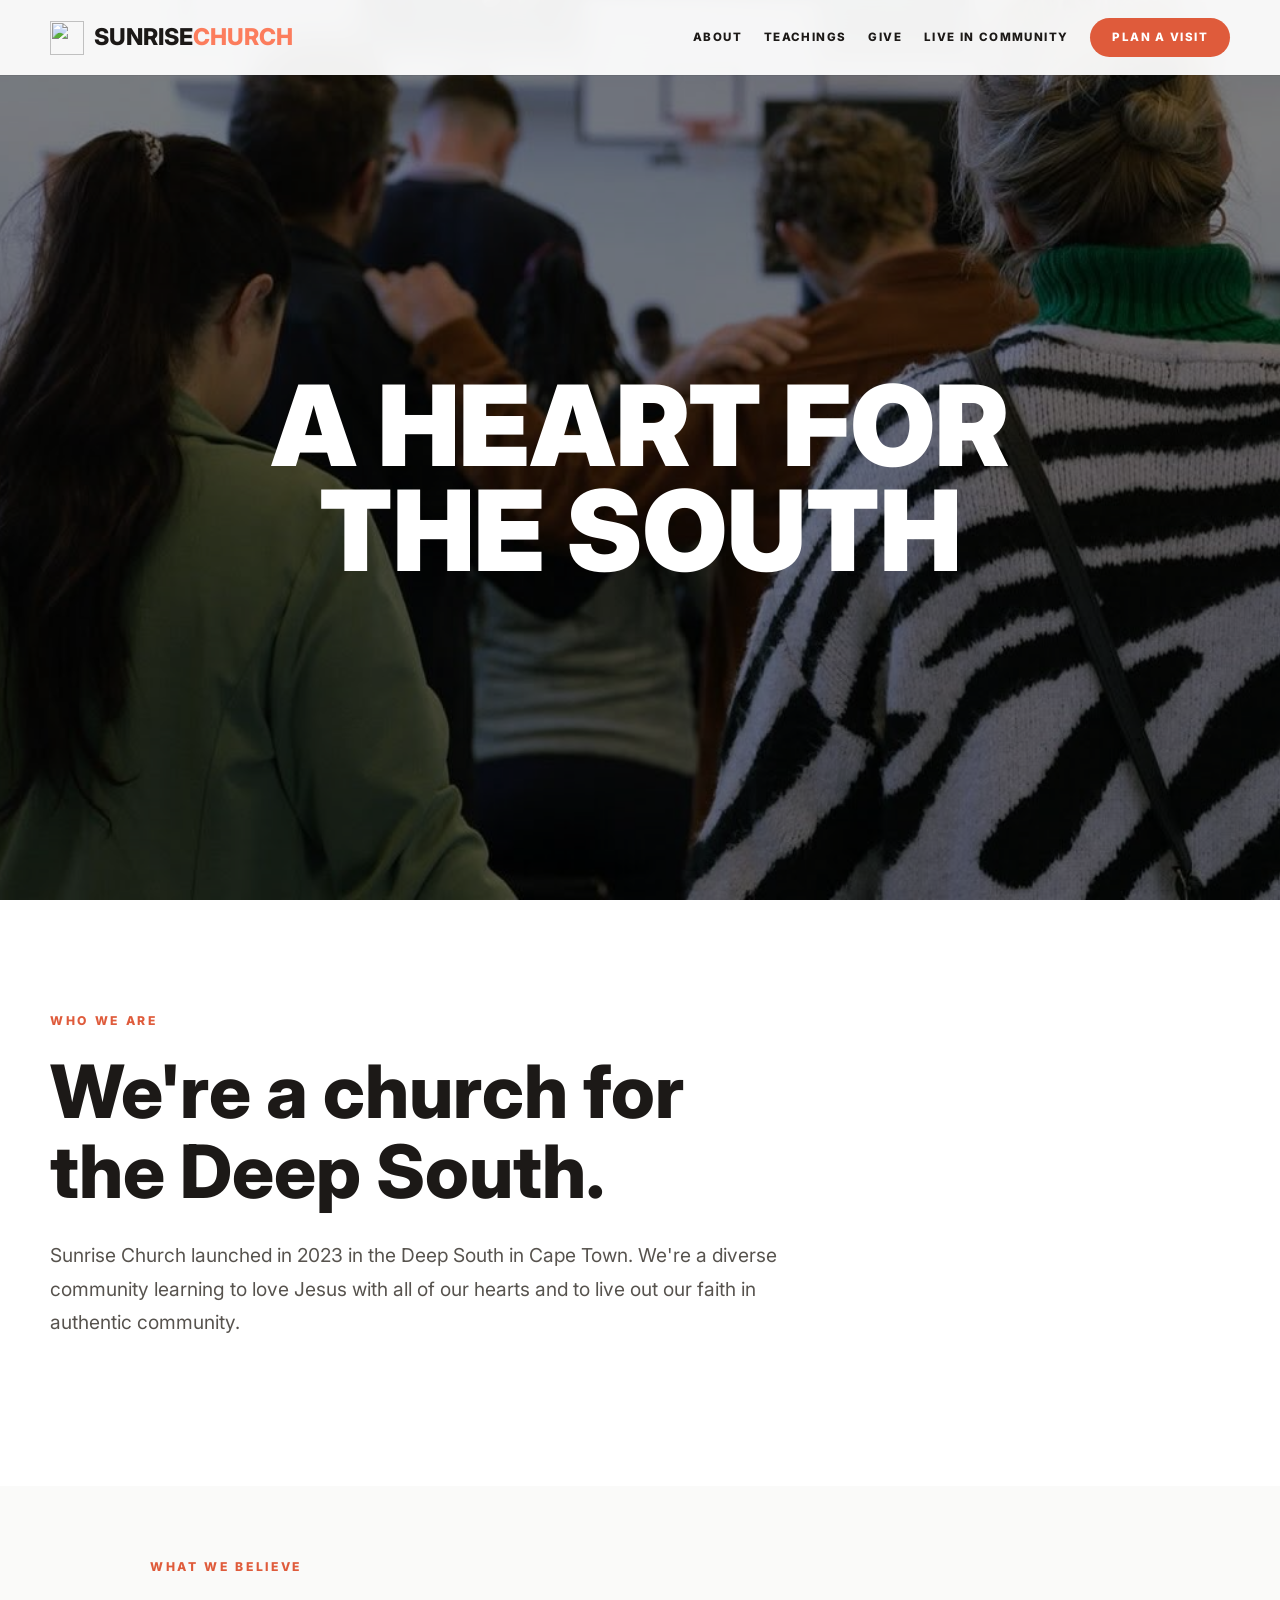
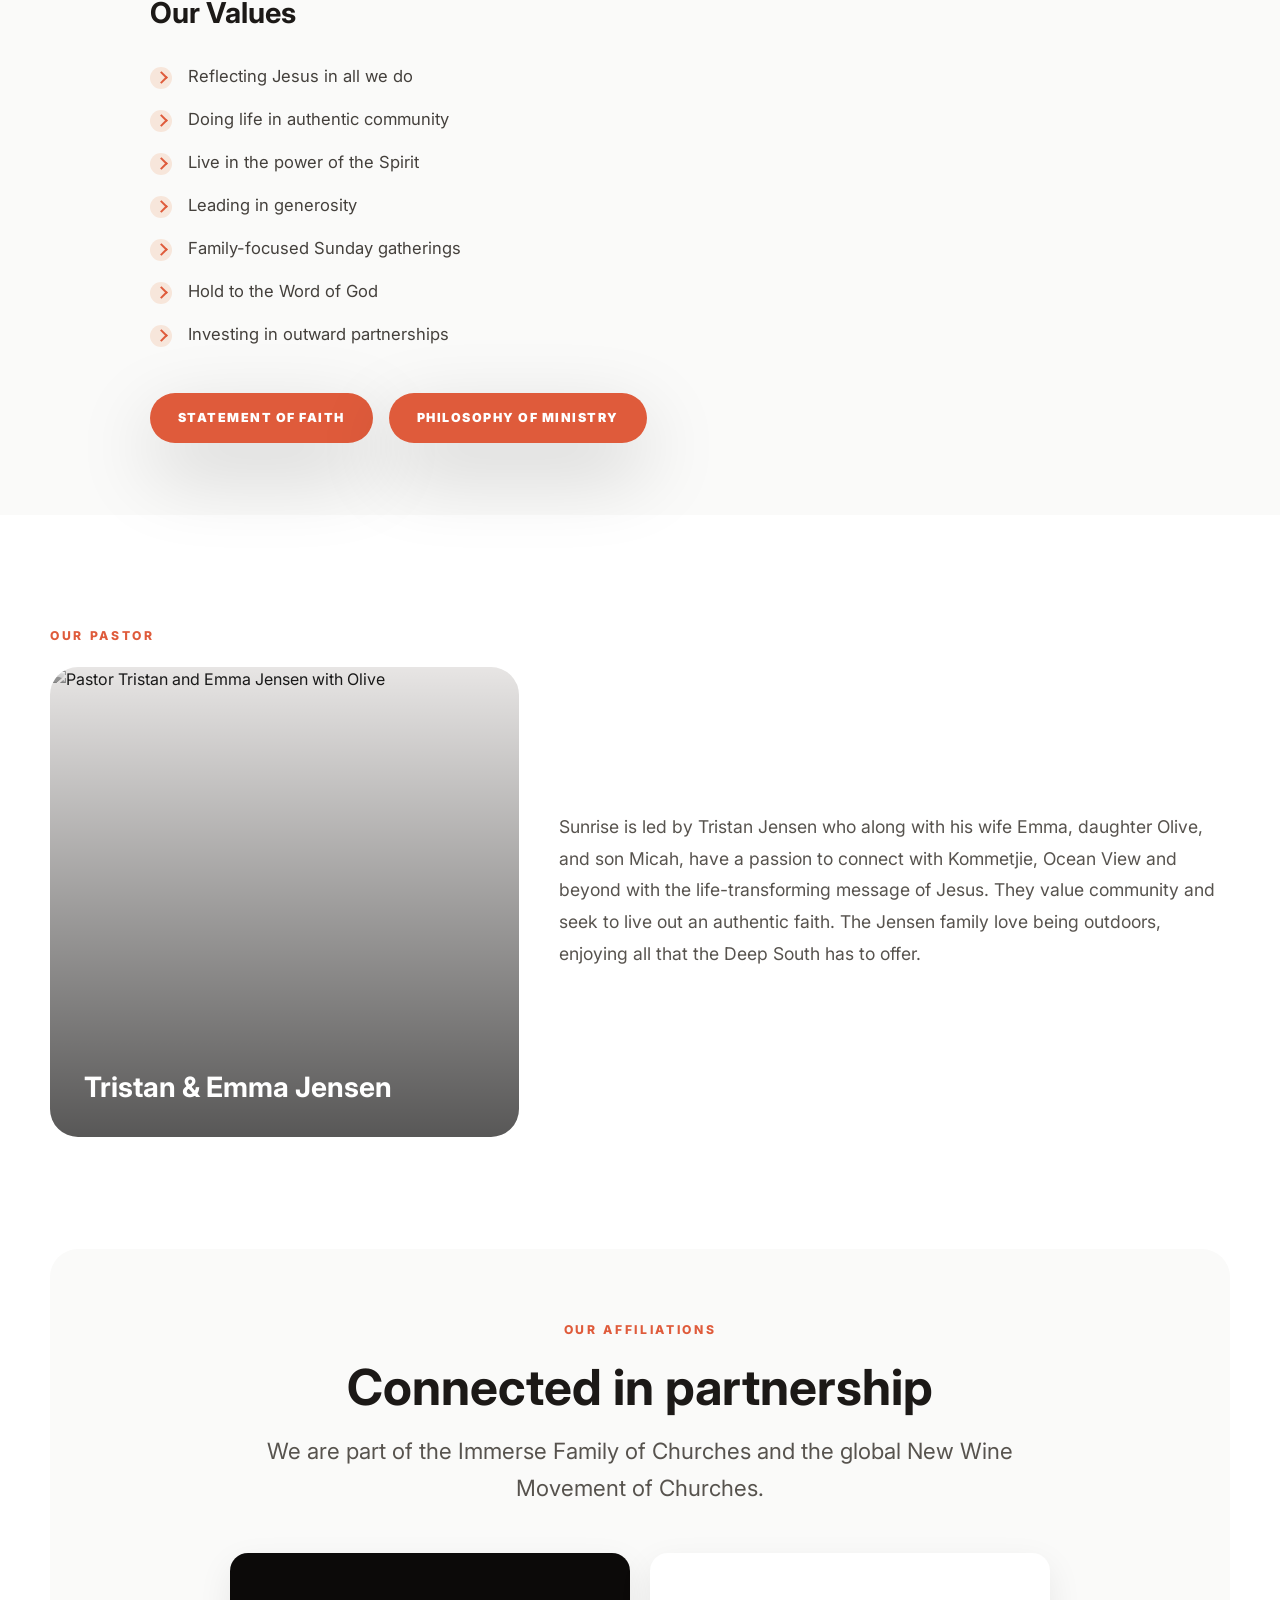
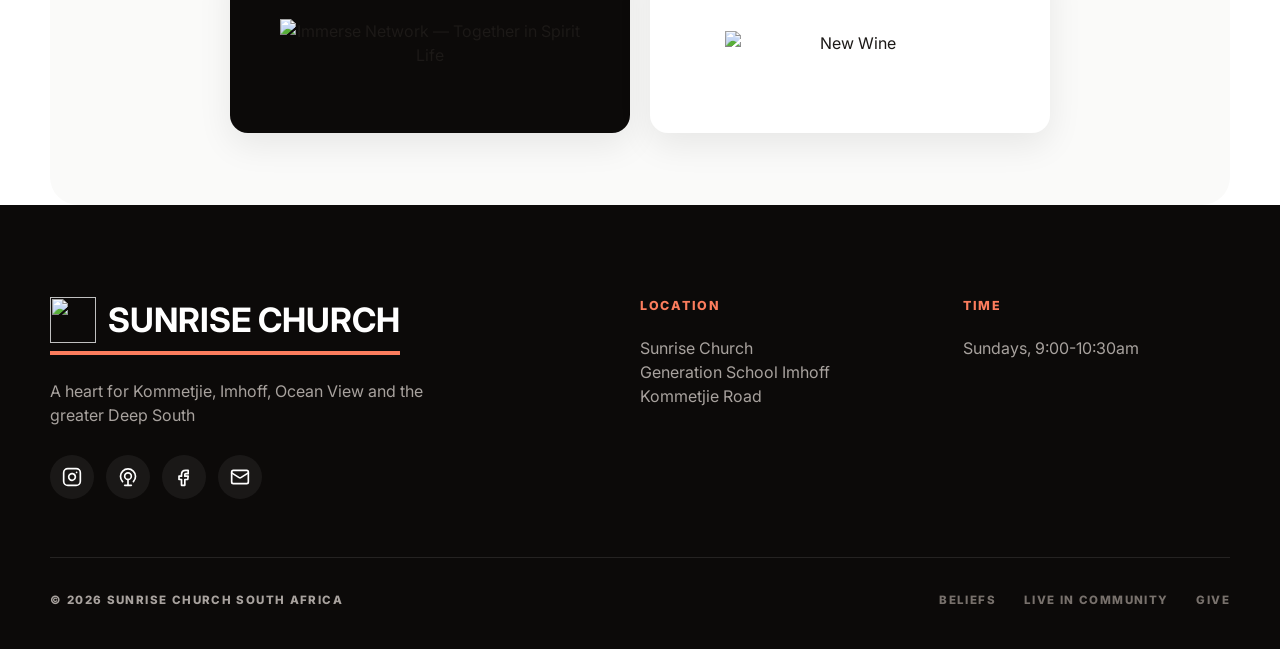
==== commit e589e0f9: "Im very tired" ====
--- a/about/index.html
+++ b/about/index.html
@@ -62,8 +62,8 @@
     <main>
       <section class="hero">
         <img
-          src="../assets/images/sunrise_beach.jpg"
-          alt="Church community gathered together"
+          src="../assets/images/prayer.jpg"
+          alt="People praying together at Sunrise Church"
           class="hero-image"
         >
         <div class="hero-overlay"></div>
--- a/assets/css/styles.css
+++ b/assets/css/styles.css
@@ -303,12 +303,6 @@
   z-index: -2;
 }
 
-.about-page .hero-overlay {
-  background:
-    linear-gradient(120deg, rgba(223, 91, 59, 0.3), rgba(12, 10, 9, 0.5)),
-    radial-gradient(circle at 72% 22%, rgba(255, 196, 104, 0.24), transparent 42%);
-}
-
 .hero-content {
   width: min(100% - 32px, 980px);
   text-align: center;
@@ -325,6 +319,10 @@
 
 .community-page .hero h1 {
   font-size: 3.8rem;
+}
+
+.about-page .hero h1 {
+  font-size: 3.5rem;
 }
 
 .hero p {
@@ -1859,13 +1857,6 @@
   color: rgba(255, 255, 255, 0.88);
 }
 
-.payfast-section-logo {
-  width: 110px;
-  height: auto;
-  flex: 0 0 auto;
-  margin: 0 auto;
-}
-
 .payfast-form label span {
   color: rgba(255, 255, 255, 0.9);
 }
@@ -1882,6 +1873,29 @@
 .payfast-form .btn:hover {
   color: var(--color-white);
   background: var(--color-black);
+}
+
+.payment-assurance {
+  display: flex;
+  align-items: center;
+  justify-content: center;
+  gap: 8px;
+  margin: 2px 0 0 !important;
+  color: rgba(255, 255, 255, 0.78) !important;
+  font-size: 0.78rem;
+  font-weight: 700;
+  letter-spacing: 0.03em;
+  text-align: center;
+}
+
+.payment-assurance svg {
+  width: 16px;
+  height: 16px;
+  fill: none;
+  stroke: currentColor;
+  stroke-linecap: round;
+  stroke-linejoin: round;
+  stroke-width: 1.8;
 }
 
 .small-note {
@@ -1900,6 +1914,10 @@
     font-size: 7.2rem;
   }
 
+  .about-page .hero h1 {
+    font-size: 6rem;
+  }
+
   .hero p {
     font-size: 1.35rem;
   }
@@ -1943,6 +1961,10 @@
 
   .community-page .hero h1 {
     font-size: 8.4rem;
+  }
+
+  .about-page .hero h1 {
+    font-size: 7rem;
   }
 
 }
@@ -2110,6 +2132,10 @@
     font-size: 3.3rem;
   }
 
+  .about-page .hero h1 {
+    font-size: 3.2rem;
+  }
+
   .hero p {
     font-size: 1rem;
   }
